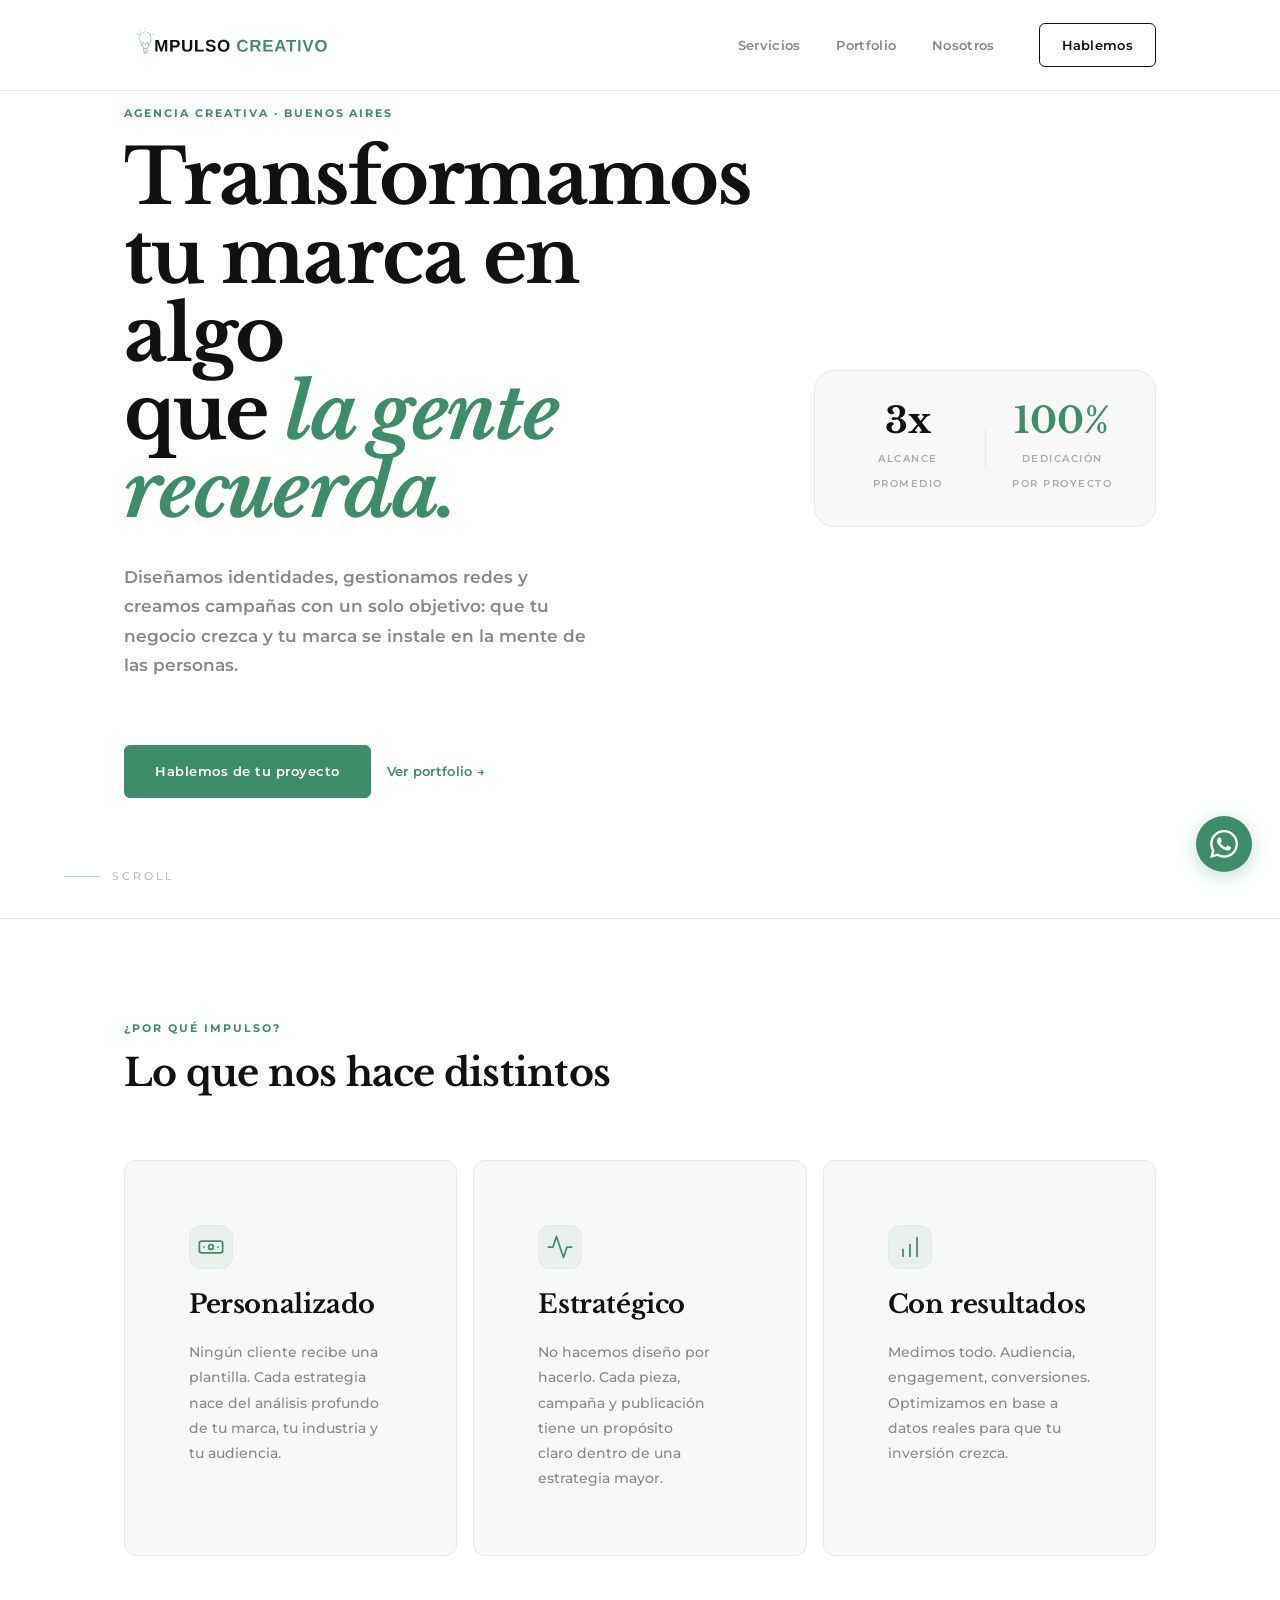
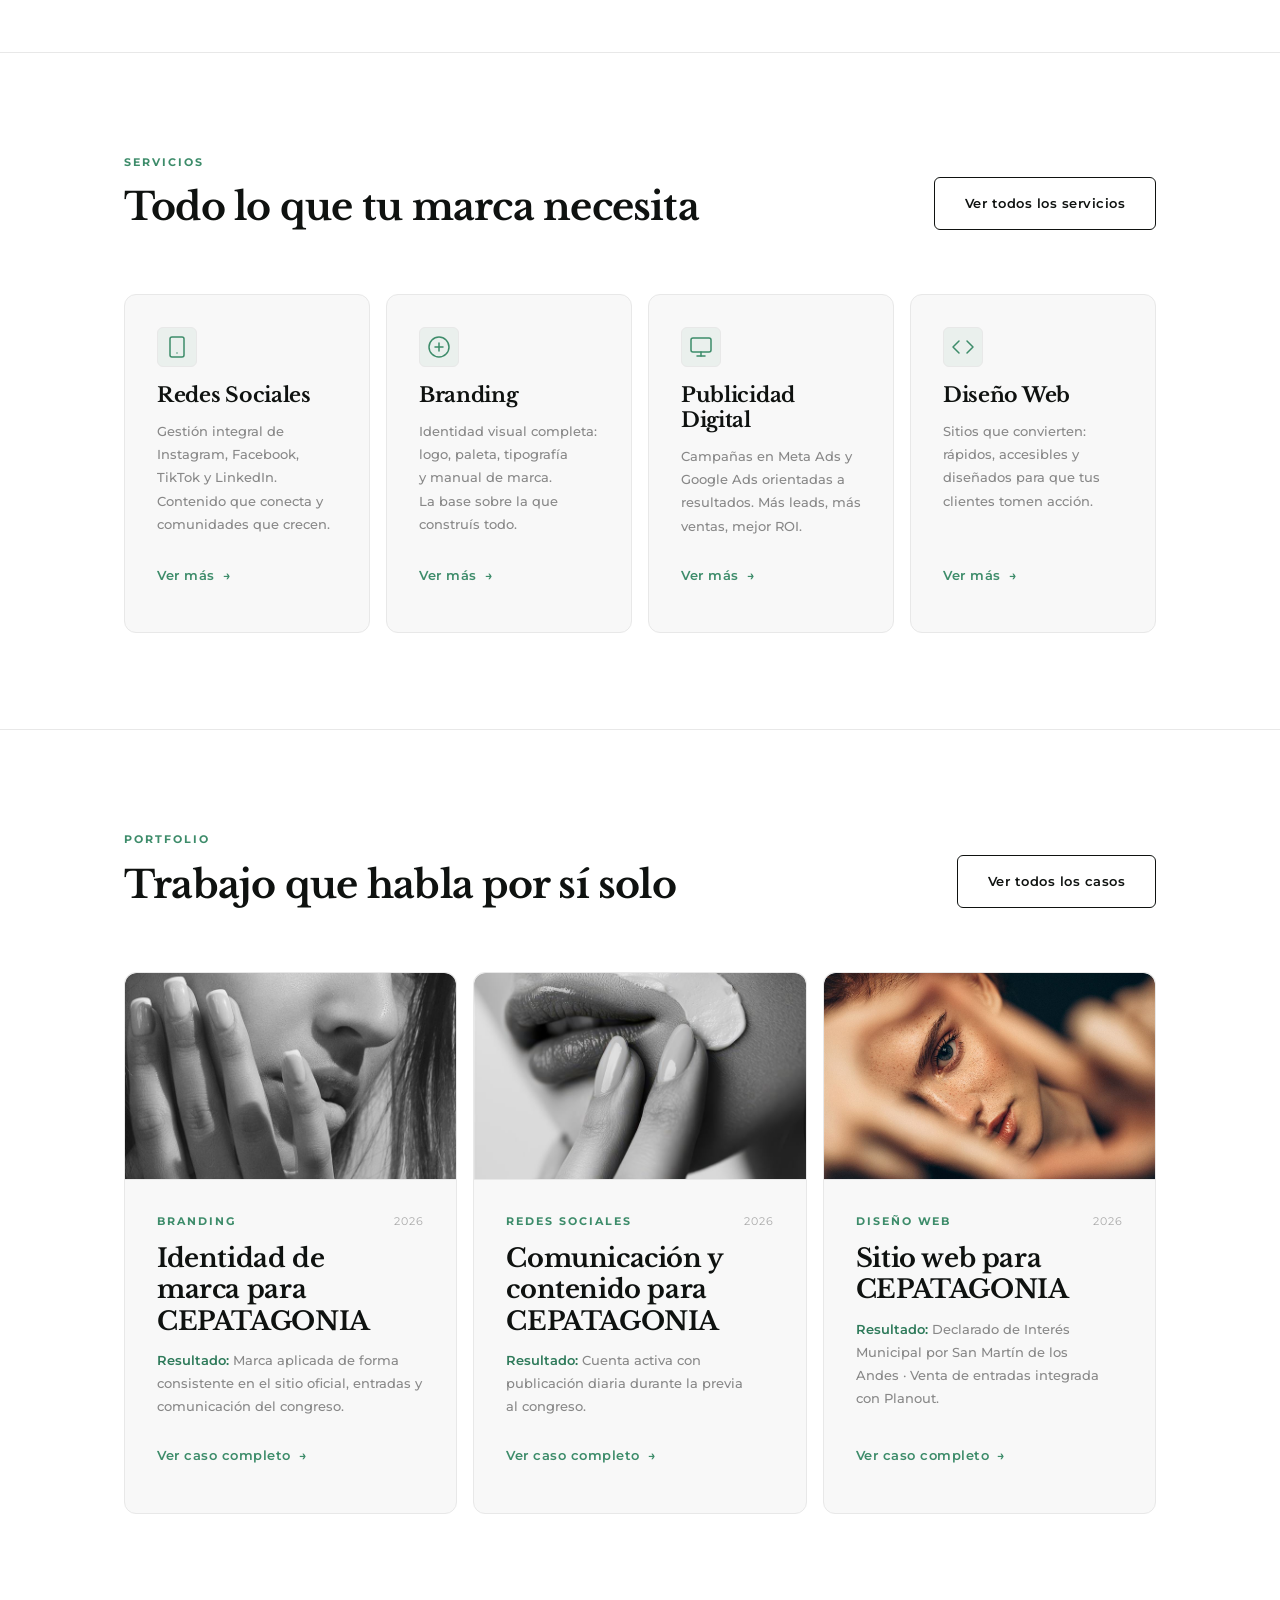
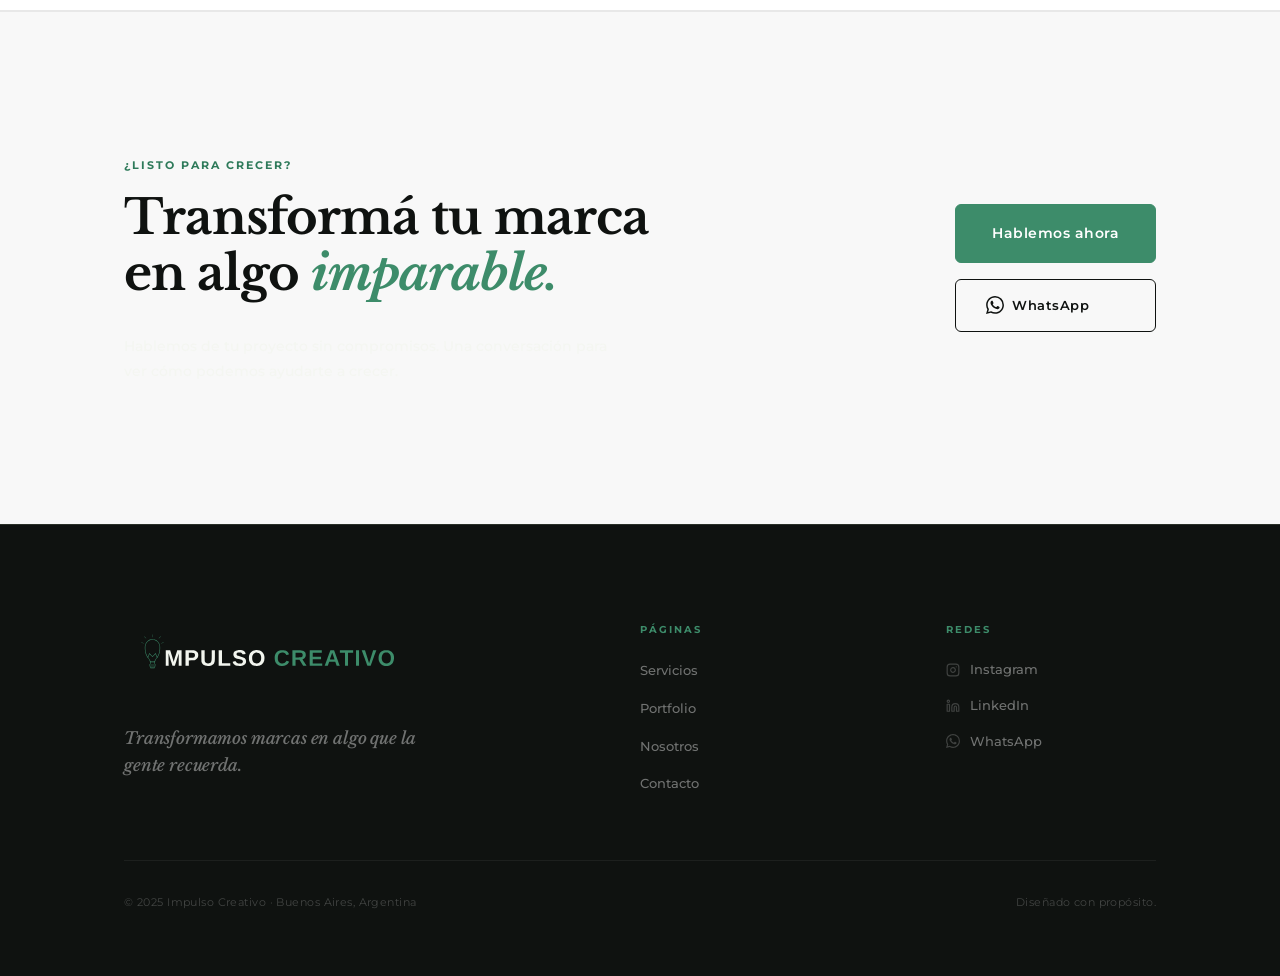
==== index.html @ e633b08f "feat: instala Google Tag Manager (GTM-TH7FBZMW) en las 5 páginas del sitio Agrega el snippet de head" ====
﻿<!DOCTYPE html>
<html lang="es-AR">
<head>
  <meta charset="UTF-8">
  <meta name="viewport" content="width=device-width, initial-scale=1.0">

  <!-- Google Tag Manager -->
  <script>(function(w,d,s,l,i){w[l]=w[l]||[];w[l].push({'gtm.start':
  new Date().getTime(),event:'gtm.js'});var f=d.getElementsByTagName(s)[0],
  j=d.createElement(s),dl=l!='dataLayer'?'&l='+l:'';j.async=true;j.src=
  'https://www.googletagmanager.com/gtm.js?id='+i+dl;f.parentNode.insertBefore(j,f);
  })(window,document,'script','dataLayer','GTM-TH7FBZMW');</script>
  <!-- End Google Tag Manager -->

  <!-- SEO primario -->
  <title>Impulso Creativo — Agencia de Branding y Marketing Digital</title>
  <meta name="description" content="Agencia creativa especializada en branding, redes sociales, publicidad digital y diseño web. Transformamos marcas en algo que la gente recuerda. Buenos Aires.">
  <meta name="keywords" content="agencia creativa, branding, marketing digital, redes sociales, diseño web, publicidad digital, Buenos Aires">
  <meta name="robots" content="index, follow">
  <link rel="canonical" href="https://impulsocreativo.com.ar/">

  <!-- Open Graph -->
  <meta property="og:type" content="website">
  <meta property="og:url" content="https://impulsocreativo.com.ar/">
  <meta property="og:title" content="Impulso Creativo — Agencia de Branding y Marketing Digital">
  <meta property="og:description" content="Transformamos marcas en algo que la gente recuerda. Branding, redes sociales, ads y diseño web en Buenos Aires.">
  <meta property="og:image" content="https://impulsocreativo.com.ar/assets/img/og-home.jpg">
  <meta property="og:locale" content="es_AR">
  <meta property="og:site_name" content="Impulso Creativo">

  <!-- Twitter Card -->
  <meta name="twitter:card" content="summary_large_image">
  <meta name="twitter:title" content="Impulso Creativo — Agencia de Branding y Marketing Digital">
  <meta name="twitter:description" content="Transformamos marcas en algo que la gente recuerda.">
  <meta name="twitter:image" content="https://impulsocreativo.com.ar/assets/img/og-home.jpg">

  <!-- Schema.org -->
  <script type="application/ld+json">
  {
    "@context": "https://schema.org",
    "@type": "ProfessionalService",
    "name": "Impulso Creativo",
    "description": "Agencia creativa especializada en branding, marketing digital, redes sociales y diseño web.",
    "url": "https://impulsocreativo.com.ar/",
    "logo": "https://impulsocreativo.com.ar/assets/img/logo-transparente.svg",
    "priceRange": "$$",
    "areaServed": { "@type": "Country", "name": "Argentina" },
    "address": { "@type": "PostalAddress", "addressLocality": "Buenos Aires", "addressCountry": "AR" },
    "sameAs": [
      "https://instagram.com/impulsocreativo.ba",
      "https://linkedin.com/company/impulsocreativo-ba"
    ]
  }
  </script>

  <!-- Fuentes -->
  <link rel="preconnect" href="https://fonts.googleapis.com">
  <link rel="preconnect" href="https://fonts.gstatic.com" crossorigin>
  <link href="https://fonts.googleapis.com/css2?family=Libre+Baskerville:ital,wght@0,400;0,700;1,400;1,700&family=Montserrat:wght@300;400;500;600;700&display=swap" rel="stylesheet">

  <!-- CSS -->
  <link rel="stylesheet" href="assets/css/tokens.css">
  <link rel="stylesheet" href="assets/css/base.css">
  <link rel="stylesheet" href="assets/css/home.css">

  <link rel="icon" href="favicon.ico">
  <link rel="apple-touch-icon" href="apple-touch-icon.png">
</head>
<body>
<!-- Google Tag Manager (noscript) -->
<noscript><iframe src="https://www.googletagmanager.com/ns.html?id=GTM-TH7FBZMW"
height="0" width="0" style="display:none;visibility:hidden"></iframe></noscript>
<!-- End Google Tag Manager (noscript) -->

<a class="skip-link" href="#main">Ir al contenido</a>

<!-- ══════════════════════════════════
     HEADER
══════════════════════════════════ -->
<header class="site-header" id="site-header">
  <div class="wrapper nav-inner">
    <a href="index.html" class="nav-logo" aria-label="Impulso Creativo — Inicio">
      <img src="assets/img/logo-transparente.svg" alt="Impulso Creativo" class="nav-logo-img">
    </a>
    <nav aria-label="Navegación principal">
      <ul class="nav-links" id="nav-links" role="list">
        <li><a href="servicios.html">Servicios</a></li>
        <li><a href="portfolio.html">Portfolio</a></li>
        <li><a href="nosotros.html">Nosotros</a></li>
        <li><a href="contacto.html" class="btn btn-primary nav-cta">Hablemos</a></li>
      </ul>
    </nav>
    <button class="nav-toggle" id="nav-toggle" aria-expanded="false" aria-controls="nav-links" aria-label="Abrir menú">
      <span></span><span></span><span></span>
    </button>
  </div>
</header>

<!-- ══════════════════════════════════
     MAIN
══════════════════════════════════ -->
<main id="main">

  <!-- ── HERO ── -->
  <section class="hero" aria-labelledby="hero-heading">
    <div class="wrapper hero-inner">
      <div class="hero-content">
        <p class="label hero-label reveal">Agencia Creativa · Buenos Aires</p>
        <h1 id="hero-heading" class="h-display hero-heading reveal" style="--delay:.1s">
          Transformamos<br>tu marca en algo<br>que <em>la gente<br>recuerda.</em>
        </h1>
        <p class="body-text hero-desc reveal" style="--delay:.2s">
          Diseñamos identidades, gestionamos redes y creamos campañas con un solo objetivo: que tu negocio crezca y tu marca se instale en la mente de las personas.
        </p>
        <div class="hero-actions reveal" style="--delay:.3s">
          <a href="contacto.html" class="btn btn-primary">Hablemos de tu proyecto</a>
          <a href="portfolio.html" class="hero-link-secondary">Ver portfolio →</a>
        </div>
      </div>
      <div class="hero-visual reveal" style="--delay:.2s" aria-hidden="true">
        <div class="hero-stats">
          <div class="stat-item">
            <span class="stat-num">3x</span>
            <span class="stat-label">Alcance<br>promedio</span>
          </div>
          <div class="stat-divider"></div>
          <div class="stat-item">
            <span class="stat-num stat-num--accent">100%</span>
            <span class="stat-label">Dedicación<br>por proyecto</span>
          </div>
        </div>
      </div>
    </div>
    <div class="hero-scroll-hint reveal" aria-hidden="true" style="--delay:.5s">
      <span class="hero-scroll-line"></span>
      <span class="hero-scroll-text">Scroll</span>
    </div>
  </section>

  <!-- ── DIFERENCIALES ── -->
  <section class="section-pillars" aria-labelledby="pillars-heading">
    <div class="wrapper">
      <div class="pillars-header reveal">
        <p class="label">¿Por qué Impulso?</p>
        <h2 id="pillars-heading" class="h-section" style="margin-top:12px">Lo que nos hace distintos</h2>
      </div>
      <ul class="pillars-grid" role="list">
        <li class="pillar-card card reveal" style="--delay:.1s">
          <div class="pillar-icon" aria-hidden="true">
            <svg width="28" height="28" viewBox="0 0 24 24" fill="none" stroke="currentColor" stroke-width="1.5" stroke-linecap="round" stroke-linejoin="round">
              <path d="M20 7H4a2 2 0 0 0-2 2v6a2 2 0 0 0 2 2h16a2 2 0 0 0 2-2V9a2 2 0 0 0-2-2Z"/><circle cx="12" cy="12" r="2"/><path d="M6 12h.01M18 12h.01"/>
            </svg>
          </div>
          <h3 class="h-card pillar-title">Personalizado</h3>
          <p class="body-text">Ningún cliente recibe una plantilla. Cada estrategia nace del análisis profundo de tu marca, tu industria y tu audiencia.</p>
        </li>
        <li class="pillar-card card reveal" style="--delay:.2s">
          <div class="pillar-icon" aria-hidden="true">
            <svg width="28" height="28" viewBox="0 0 24 24" fill="none" stroke="currentColor" stroke-width="1.5" stroke-linecap="round" stroke-linejoin="round">
              <polyline points="22 12 18 12 15 21 9 3 6 12 2 12"/>
            </svg>
          </div>
          <h3 class="h-card pillar-title">Estratégico</h3>
          <p class="body-text">No hacemos diseño por hacerlo. Cada pieza, campaña y publicación tiene un propósito claro dentro de una estrategia mayor.</p>
        </li>
        <li class="pillar-card card reveal" style="--delay:.3s">
          <div class="pillar-icon" aria-hidden="true">
            <svg width="28" height="28" viewBox="0 0 24 24" fill="none" stroke="currentColor" stroke-width="1.5" stroke-linecap="round" stroke-linejoin="round">
              <path d="M12 20V10"/><path d="M18 20V4"/><path d="M6 20v-6"/>
            </svg>
          </div>
          <h3 class="h-card pillar-title">Con resultados</h3>
          <p class="body-text">Medimos todo. Audiencia, engagement, conversiones. Optimizamos en base a datos reales para que tu inversión crezca.</p>
        </li>
      </ul>
    </div>
  </section>

  <!-- ── SERVICIOS ── -->
  <section class="section-services" aria-labelledby="services-heading">
    <div class="wrapper">
      <div class="section-header reveal">
        <div>
          <p class="label">Servicios</p>
          <h2 id="services-heading" class="h-section" style="margin-top:12px">Todo lo que tu marca necesita</h2>
        </div>
        <a href="servicios.html" class="btn btn-outline">Ver todos los servicios</a>
      </div>

      <ul class="services-grid" role="list">
        <li class="service-card card reveal" style="--delay:.05s">
          <div class="service-icon" aria-hidden="true">
            <svg width="24" height="24" viewBox="0 0 24 24" fill="none" stroke="currentColor" stroke-width="1.5" stroke-linecap="round" stroke-linejoin="round">
              <rect x="5" y="2" width="14" height="20" rx="2"/><line x1="12" y1="18" x2="12.01" y2="18"/>
            </svg>
          </div>
          <h3 class="h-card service-title">Redes Sociales</h3>
          <p class="body-text">Gestión integral de Instagram, Facebook, TikTok y LinkedIn. Contenido que conecta y comunidades que crecen.</p>
          <a href="servicios.html#redes" class="btn btn-ghost">Ver más</a>
        </li>
        <li class="service-card card reveal" style="--delay:.1s">
          <div class="service-icon" aria-hidden="true">
            <svg width="24" height="24" viewBox="0 0 24 24" fill="none" stroke="currentColor" stroke-width="1.5" stroke-linecap="round" stroke-linejoin="round">
              <circle cx="12" cy="12" r="10"/><path d="M12 8v8"/><path d="M8 12h8"/>
            </svg>
          </div>
          <h3 class="h-card service-title">Branding</h3>
          <p class="body-text">Identidad visual completa: logo, paleta, tipografía y manual de marca. La base sobre la que construís todo.</p>
          <a href="servicios.html#branding" class="btn btn-ghost">Ver más</a>
        </li>
        <li class="service-card card reveal" style="--delay:.15s">
          <div class="service-icon" aria-hidden="true">
            <svg width="24" height="24" viewBox="0 0 24 24" fill="none" stroke="currentColor" stroke-width="1.5" stroke-linecap="round" stroke-linejoin="round">
              <rect x="2" y="3" width="20" height="14" rx="2"/><path d="M8 21h8"/><path d="M12 17v4"/>
            </svg>
          </div>
          <h3 class="h-card service-title">Publicidad Digital</h3>
          <p class="body-text">Campañas en Meta Ads y Google Ads orientadas a resultados. Más leads, más ventas, mejor ROI.</p>
          <a href="servicios.html#ads" class="btn btn-ghost">Ver más</a>
        </li>
        <li class="service-card card reveal" style="--delay:.2s">
          <div class="service-icon" aria-hidden="true">
            <svg width="24" height="24" viewBox="0 0 24 24" fill="none" stroke="currentColor" stroke-width="1.5" stroke-linecap="round" stroke-linejoin="round">
              <polyline points="16 18 22 12 16 6"/><polyline points="8 6 2 12 8 18"/>
            </svg>
          </div>
          <h3 class="h-card service-title">Diseño Web</h3>
          <p class="body-text">Sitios que convierten: rápidos, accesibles y diseñados para que tus clientes tomen acción.</p>
          <a href="servicios.html#web" class="btn btn-ghost">Ver más</a>
        </li>
      </ul>
    </div>
  </section>

  <!-- ── CASOS ── -->
  <section class="section-cases" aria-labelledby="cases-heading">
    <div class="wrapper">
      <div class="section-header reveal">
        <div>
          <p class="label">Portfolio</p>
          <h2 id="cases-heading" class="h-section" style="margin-top:12px">Trabajo que habla por sí solo</h2>
        </div>
        <a href="portfolio.html" class="btn btn-outline">Ver todos los casos</a>
      </div>

      <div class="cases-grid">
        <article class="case-card card reveal" style="--delay:.1s">
          <div class="case-img">
            <img src="assets/img/portfolio/cepatagonia-content-2.jpg" alt="Identidad visual aplicada en contenido de CEPATAGONIA">
          </div>
          <div class="case-info">
            <div class="case-meta">
              <span class="label">Branding</span>
              <span class="case-year">2026</span>
            </div>
            <h3 class="h-card case-title">Identidad de marca para CEPATAGONIA</h3>
            <p class="body-text case-result">
              <strong style="color: var(--esmeralda-hover)">Resultado:</strong> Marca aplicada de forma consistente en el sitio oficial, entradas y comunicación del congreso.
            </p>
            <a href="https://cepatagonia.com" class="btn btn-ghost" target="_blank" rel="noopener noreferrer" aria-label="Ver sitio de CEPATAGONIA">Ver caso completo</a>
          </div>
        </article>

        <article class="case-card card reveal" style="--delay:.2s">
          <div class="case-img">
            <img src="assets/img/portfolio/cepatagonia-content-1.jpg" alt="Contenido de skincare para redes de CEPATAGONIA">
          </div>
          <div class="case-info">
            <div class="case-meta">
              <span class="label">Redes Sociales</span>
              <span class="case-year">2026</span>
            </div>
            <h3 class="h-card case-title">Comunicación y contenido para CEPATAGONIA</h3>
            <p class="body-text case-result">
              <strong style="color: var(--esmeralda-hover)">Resultado:</strong> Cuenta activa con publicación diaria durante la previa al congreso.
            </p>
            <a href="https://instagram.com/cepatagoniaoficial" class="btn btn-ghost" target="_blank" rel="noopener noreferrer" aria-label="Ver Instagram de CEPATAGONIA">Ver caso completo</a>
          </div>
        </article>

        <article class="case-card card reveal" style="--delay:.3s">
          <div class="case-img">
            <img src="assets/img/portfolio/cepatagonia-hero.jpg" alt="Sitio web de CEPATAGONIA">
          </div>
          <div class="case-info">
            <div class="case-meta">
              <span class="label">Diseño Web</span>
              <span class="case-year">2026</span>
            </div>
            <h3 class="h-card case-title">Sitio web para CEPATAGONIA</h3>
            <p class="body-text case-result">
              <strong style="color: var(--esmeralda-hover)">Resultado:</strong> Declarado de Interés Municipal por San Martín de los Andes · Venta de entradas integrada con Planout.
            </p>
            <a href="https://cepatagonia.com" class="btn btn-ghost" target="_blank" rel="noopener noreferrer" aria-label="Ver sitio de CEPATAGONIA">Ver caso completo</a>
          </div>
        </article>
      </div>
    </div>
  </section>

  <!-- ── CTA ESMERALDA ── -->
  <section class="section-cta-green" aria-labelledby="cta-heading">
    <div class="wrapper cta-green-inner reveal">
      <div class="cta-green-text">
        <p class="label" style="color: var(--esmeralda-hover)">¿Listo para crecer?</p>
        <h2 id="cta-heading" class="h-section cta-green-heading">
          Transformá tu marca<br>en algo <em>imparable.</em>
        </h2>
        <p class="body-text cta-green-desc" style="color: rgba(242,245,238,0.7)">
          Hablemos de tu proyecto sin compromisos. Una conversación para ver cómo podemos ayudarte a crecer.
        </p>
      </div>
      <div class="cta-green-actions">
        <a href="contacto.html" class="btn btn-primary btn-lg">Hablemos ahora</a>
        <a
          href="https://wa.me/5491169695746?text=%C2%A1Hola!%20Vi%20el%20sitio%20de%20Impulso%20Creativo%20y%20me%20gustar%C3%ADa%20saber%20m%C3%A1s%20sobre%20sus%20servicios."
          class="btn btn-outline cta-wa"
          target="_blank"
          rel="noopener noreferrer"
          aria-label="Contactar por WhatsApp"
        >
          <svg width="18" height="18" viewBox="0 0 24 24" fill="currentColor" aria-hidden="true"><path d="M17.472 14.382c-.297-.149-1.758-.867-2.03-.967-.273-.099-.471-.148-.67.15-.197.297-.767.966-.94 1.164-.173.199-.347.223-.644.075-.297-.15-1.255-.463-2.39-1.475-.883-.788-1.48-1.761-1.653-2.059-.173-.297-.018-.458.13-.606.134-.133.298-.347.446-.52.149-.174.198-.298.298-.497.099-.198.05-.371-.025-.52-.075-.149-.669-1.612-.916-2.207-.242-.579-.487-.5-.669-.51-.173-.008-.371-.01-.57-.01-.198 0-.52.074-.792.372-.272.297-1.04 1.016-1.04 2.479 0 1.462 1.065 2.875 1.213 3.074.149.198 2.096 3.2 5.077 4.487.709.306 1.262.489 1.694.625.712.227 1.36.195 1.871.118.571-.085 1.758-.719 2.006-1.413.248-.694.248-1.289.173-1.413-.074-.124-.272-.198-.57-.347m-5.421 7.403h-.004a9.87 9.87 0 0 1-5.031-1.378l-.361-.214-3.741.982.998-3.648-.235-.374a9.86 9.86 0 0 1-1.51-5.26c.001-5.45 4.436-9.884 9.888-9.884 2.64 0 5.122 1.03 6.988 2.898a9.825 9.825 0 0 1 2.893 6.994c-.003 5.45-4.437 9.884-9.885 9.884m8.413-18.297A11.815 11.815 0 0 0 12.05 0C5.495 0 .16 5.335.157 11.892c0 2.096.547 4.142 1.588 5.945L.057 24l6.305-1.654a11.882 11.882 0 0 0 5.683 1.448h.005c6.554 0 11.89-5.335 11.893-11.893a11.821 11.821 0 0 0-3.48-8.413Z"/></svg>
          WhatsApp
        </a>
      </div>
    </div>
  </section>

</main>

<!-- ══════════════════════════════════
     FOOTER
══════════════════════════════════ -->
<footer class="site-footer">
  <div class="wrapper">
    <div class="footer-top">
      <div class="footer-brand">
        <a href="index.html" aria-label="Impulso Creativo">
          <img src="assets/img/logo-blanco.svg" alt="Impulso Creativo" class="nav-logo-img">
        </a>
        <p class="footer-tagline">Transformamos marcas en algo que la gente recuerda.</p>
      </div>
      <div>
        <p class="footer-col-title">Páginas</p>
        <ul class="footer-links-list" role="list">
          <li><a href="servicios.html">Servicios</a></li>
          <li><a href="portfolio.html">Portfolio</a></li>
          <li><a href="nosotros.html">Nosotros</a></li>
          <li><a href="contacto.html">Contacto</a></li>
        </ul>
      </div>
      <div>
        <p class="footer-col-title">Redes</p>
        <div class="footer-social" role="list">
          <a href="https://instagram.com/impulsocreativo.ba" target="_blank" rel="noopener noreferrer" aria-label="Instagram">
            <svg width="16" height="16" viewBox="0 0 24 24" fill="none" stroke="currentColor" stroke-width="2" stroke-linecap="round" stroke-linejoin="round" aria-hidden="true"><rect x="2" y="2" width="20" height="20" rx="5"/><path d="M16 11.37A4 4 0 1 1 12.63 8 4 4 0 0 1 16 11.37z"/><line x1="17.5" y1="6.5" x2="17.51" y2="6.5"/></svg>
            Instagram
          </a>
          <a href="https://linkedin.com/company/impulsocreativo-ba" target="_blank" rel="noopener noreferrer" aria-label="LinkedIn">
            <svg width="16" height="16" viewBox="0 0 24 24" fill="none" stroke="currentColor" stroke-width="2" stroke-linecap="round" stroke-linejoin="round" aria-hidden="true"><path d="M16 8a6 6 0 0 1 6 6v7h-4v-7a2 2 0 0 0-2-2 2 2 0 0 0-2 2v7h-4v-7a6 6 0 0 1 6-6z"/><rect x="2" y="9" width="4" height="12"/><circle cx="4" cy="4" r="2"/></svg>
            LinkedIn
          </a>
          <a href="https://wa.me/5491169695746?text=%C2%A1Hola!%20Vi%20el%20sitio%20de%20Impulso%20Creativo%20y%20me%20gustar%C3%ADa%20saber%20m%C3%A1s%20sobre%20sus%20servicios." target="_blank" rel="noopener noreferrer" aria-label="WhatsApp">
            <svg width="16" height="16" viewBox="0 0 24 24" fill="currentColor" aria-hidden="true"><path d="M17.472 14.382c-.297-.149-1.758-.867-2.03-.967-.273-.099-.471-.148-.67.15-.197.297-.767.966-.94 1.164-.173.199-.347.223-.644.075-.297-.15-1.255-.463-2.39-1.475-.883-.788-1.48-1.761-1.653-2.059-.173-.297-.018-.458.13-.606.134-.133.298-.347.446-.52.149-.174.198-.298.298-.497.099-.198.05-.371-.025-.52-.075-.149-.669-1.612-.916-2.207-.242-.579-.487-.5-.669-.51-.173-.008-.371-.01-.57-.01-.198 0-.52.074-.792.372-.272.297-1.04 1.016-1.04 2.479 0 1.462 1.065 2.875 1.213 3.074.149.198 2.096 3.2 5.077 4.487.709.306 1.262.489 1.694.625.712.227 1.36.195 1.871.118.571-.085 1.758-.719 2.006-1.413.248-.694.248-1.289.173-1.413-.074-.124-.272-.198-.57-.347m-5.421 7.403h-.004a9.87 9.87 0 0 1-5.031-1.378l-.361-.214-3.741.982.998-3.648-.235-.374a9.86 9.86 0 0 1-1.51-5.26c.001-5.45 4.436-9.884 9.888-9.884 2.64 0 5.122 1.03 6.988 2.898a9.825 9.825 0 0 1 2.893 6.994c-.003 5.45-4.437 9.884-9.885 9.884m8.413-18.297A11.815 11.815 0 0 0 12.05 0C5.495 0 .16 5.335.157 11.892c0 2.096.547 4.142 1.588 5.945L.057 24l6.305-1.654a11.882 11.882 0 0 0 5.683 1.448h.005c6.554 0 11.89-5.335 11.893-11.893a11.821 11.821 0 0 0-3.48-8.413Z"/></svg>
            WhatsApp
          </a>
        </div>
      </div>
    </div>
    <div class="footer-bottom">
      <p class="footer-copy">© 2025 Impulso Creativo · Buenos Aires, Argentina</p>
      <p class="footer-copy">Diseñado con propósito.</p>
    </div>
  </div>
</footer>

<!-- WhatsApp flotante -->
<a
  href="https://wa.me/5491169695746?text=%C2%A1Hola!%20Vi%20el%20sitio%20de%20Impulso%20Creativo%20y%20me%20gustar%C3%ADa%20saber%20m%C3%A1s%20sobre%20sus%20servicios."
  class="whatsapp-float"
  target="_blank"
  rel="noopener noreferrer"
  aria-label="Contactar por WhatsApp"
>
  <svg viewBox="0 0 24 24" fill="white" aria-hidden="true"><path d="M17.472 14.382c-.297-.149-1.758-.867-2.03-.967-.273-.099-.471-.148-.67.15-.197.297-.767.966-.94 1.164-.173.199-.347.223-.644.075-.297-.15-1.255-.463-2.39-1.475-.883-.788-1.48-1.761-1.653-2.059-.173-.297-.018-.458.13-.606.134-.133.298-.347.446-.52.149-.174.198-.298.298-.497.099-.198.05-.371-.025-.52-.075-.149-.669-1.612-.916-2.207-.242-.579-.487-.5-.669-.51-.173-.008-.371-.01-.57-.01-.198 0-.52.074-.792.372-.272.297-1.04 1.016-1.04 2.479 0 1.462 1.065 2.875 1.213 3.074.149.198 2.096 3.2 5.077 4.487.709.306 1.262.489 1.694.625.712.227 1.36.195 1.871.118.571-.085 1.758-.719 2.006-1.413.248-.694.248-1.289.173-1.413-.074-.124-.272-.198-.57-.347m-5.421 7.403h-.004a9.87 9.87 0 0 1-5.031-1.378l-.361-.214-3.741.982.998-3.648-.235-.374a9.86 9.86 0 0 1-1.51-5.26c.001-5.45 4.436-9.884 9.888-9.884 2.64 0 5.122 1.03 6.988 2.898a9.825 9.825 0 0 1 2.893 6.994c-.003 5.45-4.437 9.884-9.885 9.884m8.413-18.297A11.815 11.815 0 0 0 12.05 0C5.495 0 .16 5.335.157 11.892c0 2.096.547 4.142 1.588 5.945L.057 24l6.305-1.654a11.882 11.882 0 0 0 5.683 1.448h.005c6.554 0 11.89-5.335 11.893-11.893a11.821 11.821 0 0 0-3.48-8.413Z"/></svg>
</a>

<script src="assets/js/main.js"></script>
</body>
</html>
---- assets/css/tokens.css ----
/* ─────────────────────────────────────────
   IMPULSO CREATIVO — Design Tokens
   Paleta: Minimal Internacional
   ───────────────────────────────────────── */

:root {
  /* ── Colores principales ── */
  --musgo:          #FFFFFF;   /* Fondo base */
  --musgo-card:     #F8F8F8;   /* Cards y superficies */
  --musgo-hover:    #F0F0F0;   /* Hover de superficies */
  --musgo-deep:     #0F1210;   /* Footer */

  --esmeralda:      #3D8C6A;   /* Acento principal */
  --esmeralda-dark: #2A6E52;   /* Hover de acento */
  --esmeralda-rich: #F0F7F3;   /* Fondos tinted suaves */
  --esmeralda-hover:#2E7A5A;   /* Hover sobre fondo claro */
  --esmeralda-muted:rgba(61,140,106,0.08);

  --rocio:          #0F1210;   /* Texto principal */
  --rocio-dim:      #888888;   /* Texto secundario */
  --salvia:         #AAAAAA;   /* Texto muted, labels */

  --borde:          #E8E8E8;
  --borde-sutil:    #E8E8E8;
  --borde-hover:    #3D8C6A;

  /* ── Tipografía ── */
  --font-serif: 'Libre Baskerville', Georgia, serif;
  --font-sans:  'Montserrat', system-ui, sans-serif;

  /* Tamaños fluid */
  --text-xs:    11px;
  --text-sm:    13px;
  --text-base:  clamp(14px, 1.1vw, 16px);
  --text-md:    clamp(16px, 1.3vw, 18px);
  --text-lg:    clamp(18px, 1.6vw, 21px);
  --text-xl:    clamp(20px, 2vw, 26px);
  --text-2xl:   clamp(26px, 3vw, 38px);
  --text-3xl:   clamp(36px, 4.2vw, 52px);
  --text-hero:  clamp(42px, 6vw, 76px);

  /* ── Espaciado ── */
  --space-xs:   8px;
  --space-sm:   16px;
  --space-md:   32px;
  --space-lg:   64px;
  --space-xl:   96px;
  --space-2xl:  140px;

  /* ── Layout ── */
  --max-width: 1160px;
  --gutter:    clamp(20px, 5vw, 72px);

  /* ── Motion ── */
  --ease:      cubic-bezier(0.4, 0, 0.2, 1);
  --ease-out:  cubic-bezier(0, 0, 0.2, 1);
  --dur-fast:  0.2s;
  --dur:       0.35s;
  --dur-slow:  0.6s;

  /* ── Radios ── */
  --radius-sm: 6px;
  --radius-md: 12px;
  --radius-lg: 20px;
  --radius-xl: 32px;
}
---- assets/css/base.css ----
/* ─────────────────────────────────────────
   IMPULSO CREATIVO — Base & Global
   ───────────────────────────────────────── */

/* ── Reset ── */
*, *::before, *::after { box-sizing: border-box; margin: 0; padding: 0; }

html {
  scroll-behavior: smooth;
  -webkit-text-size-adjust: 100%;
}

body {
  background-color: #FFFFFF;
  color: var(--rocio);
  font-family: var(--font-sans);
  font-weight: 400;
  font-size: var(--text-base);
  line-height: 1.75;
  -webkit-font-smoothing: antialiased;
  -moz-osx-font-smoothing: grayscale;
  overflow-x: hidden;
}

img, svg, video { display: block; max-width: 100%; }
a { color: inherit; text-decoration: none; }
ul, ol { list-style: none; }
button { cursor: pointer; font-family: inherit; border: none; background: none; }
strong { font-weight: 600; }

/* ── Skip link ── */
.skip-link {
  position: absolute; top: -100%; left: var(--space-sm);
  background: var(--esmeralda); color: #FFFFFF;
  padding: var(--space-xs) var(--space-sm);
  border-radius: 0 0 var(--radius-sm) var(--radius-sm);
  font-size: var(--text-xs); font-weight: 600; letter-spacing: 1px;
  text-transform: uppercase; z-index: 9999;
  transition: top var(--dur) var(--ease);
}
.skip-link:focus { top: 0; }

/* ── Layout ── */
.wrapper {
  width: 100%; max-width: var(--max-width);
  margin-inline: auto; padding-inline: var(--gutter);
}

/* ── Labels / tags ── */
.label {
  display: inline-block;
  font-family: var(--font-sans);
  font-size: var(--text-xs);
  font-weight: 700;
  letter-spacing: 0.18em;
  text-transform: uppercase;
  color: var(--esmeralda);
}

/* ── Headings ── */
.h-display {
  font-family: var(--font-serif);
  font-size: var(--text-hero);
  font-weight: 700;
  line-height: 1.06;
  letter-spacing: -0.025em;
  color: var(--rocio);
  text-wrap: balance;
  font-optical-sizing: auto;
}
.h-display em { font-style: italic; font-weight: 700; color: var(--esmeralda); }

.h-section {
  font-family: var(--font-serif);
  font-size: var(--text-2xl);
  font-weight: 700;
  line-height: 1.18;
  letter-spacing: -0.02em;
  color: var(--rocio);
  text-wrap: balance;
  font-optical-sizing: auto;
}
.h-section em { font-style: italic; color: var(--esmeralda); }

.h-card {
  font-family: var(--font-serif);
  font-size: var(--text-xl);
  font-weight: 700;
  line-height: 1.22;
  letter-spacing: -0.015em;
  color: var(--rocio);
  text-wrap: balance;
}

/* ── Body text ── */
.body-text {
  font-size: var(--text-base);
  font-weight: 500;
  color: var(--rocio-dim);
  line-height: 1.78;
  max-width: 62ch;
  text-wrap: pretty;
}

/* ── Divider ── */
.divider { width: 100%; height: 1px; background: var(--borde); }

/* ═══════════════════════════════════════
   BOTONES
═══════════════════════════════════════ */
.btn {
  display: inline-flex; align-items: center; gap: 8px;
  font-family: var(--font-sans);
  font-size: var(--text-sm);
  font-weight: 600;
  letter-spacing: 0.5px;
  padding: 14px 30px;
  border-radius: var(--radius-sm);
  transition: all var(--dur) var(--ease);
  white-space: nowrap;
  cursor: pointer;
}

.btn-primary {
  background: var(--esmeralda);
  color: #FFFFFF;
  border: 1.5px solid var(--esmeralda);
}
.btn-primary:hover {
  background: var(--esmeralda-hover);
  border-color: var(--esmeralda-hover);
}

.btn-outline {
  background: transparent;
  color: var(--rocio);
  border: 1.5px solid var(--rocio);
}
.btn-outline:hover {
  background: var(--rocio);
  color: #FFFFFF;
}

.btn-ghost {
  background: transparent;
  color: var(--esmeralda);
  border: none;
  padding-inline: 0;
  font-size: var(--text-sm);
  letter-spacing: 0.5px;
}
.btn-ghost:hover { color: var(--esmeralda-hover); gap: 12px; }
.btn-ghost::after { content: "→"; transition: transform var(--dur) var(--ease); }

/* ═══════════════════════════════════════
   HEADER / NAV
═══════════════════════════════════════ */
.site-header {
  position: fixed; top: 0; left: 0; right: 0; z-index: 200;
  background: #FFFFFF;
  border-bottom: 1px solid var(--borde);
  transition: padding var(--dur) var(--ease);
  padding: 18px 0;
}
.site-header.scrolled {
  padding: 12px 0;
}

.nav-inner {
  display: flex; align-items: center;
  justify-content: space-between;
  gap: var(--space-md);
}

.nav-logo { display: flex; align-items: center; flex-shrink: 0; }
.nav-logo-img { height: 54px; width: auto; display: block; }

.nav-links {
  display: flex; align-items: center; gap: 36px;
}
.nav-links a {
  font-size: var(--text-sm);
  font-weight: 600;
  color: var(--rocio-dim);
  letter-spacing: 0.3px;
  transition: color var(--dur-fast) var(--ease);
}
.nav-links a:hover,
.nav-links a[aria-current="page"] {
  color: var(--rocio);
}

.nav-cta {
  margin-left: 8px;
  padding: 10px 22px;
  background: transparent !important;
  border: 1.5px solid var(--rocio);
  border-radius: var(--radius-sm);
  color: var(--rocio) !important;
  font-weight: 600;
  font-size: var(--text-sm);
  letter-spacing: 0.3px;
  transition: background var(--dur-fast) var(--ease),
              color var(--dur-fast) var(--ease) !important;
}
.nav-cta:hover {
  background: var(--rocio) !important;
  color: #FFFFFF !important;
}
/* anular el underline animado en el CTA */
.nav-cta::after { display: none !important; }

/* Mobile toggle */
.nav-toggle {
  display: none; flex-direction: column; gap: 5px; padding: 6px;
}
.nav-toggle span {
  display: block; width: 22px; height: 1.5px;
  background: var(--rocio); border-radius: 2px;
  transition: all var(--dur) var(--ease);
}
.nav-toggle[aria-expanded="true"] span:nth-child(1) { transform: translateY(6.5px) rotate(45deg); }
.nav-toggle[aria-expanded="true"] span:nth-child(2) { opacity: 0; transform: scaleX(0); }
.nav-toggle[aria-expanded="true"] span:nth-child(3) { transform: translateY(-6.5px) rotate(-45deg); }

/* ═══════════════════════════════════════
   FOOTER
═══════════════════════════════════════ */
.site-footer {
  background: #0F1210;
  border-top: 1px solid #2A3028;
  padding: var(--space-xl) 0 var(--space-lg);
}

.footer-top {
  display: grid;
  grid-template-columns: 2fr 1fr 1fr;
  gap: var(--space-xl);
  align-items: start;
  padding-bottom: var(--space-lg);
  border-bottom: 1px solid rgba(255,255,255,0.06);
  margin-bottom: var(--space-md);
}

.footer-brand .nav-logo-img {
  height: 72px;
  margin-bottom: var(--space-md);
}

.footer-tagline {
  font-family: var(--font-serif);
  font-size: var(--text-md);
  font-style: italic;
  font-weight: 500;
  color: rgba(248,248,248,0.42);
  max-width: 300px;
  line-height: 1.65;
  letter-spacing: -0.01em;
}

.footer-col-title {
  font-size: 10px;
  font-weight: 700;
  letter-spacing: 0.2em;
  text-transform: uppercase;
  color: var(--esmeralda);
  margin-bottom: 20px;
  opacity: 1;
}

.footer-links-list {
  display: flex; flex-direction: column; gap: 13px;
}
.footer-links-list a {
  font-size: var(--text-sm);
  font-weight: 500;
  color: rgba(248,248,248,0.42);
  transition: color var(--dur-fast) var(--ease),
              padding-left var(--dur-fast) var(--ease);
}
.footer-links-list a:hover {
  color: #F2F5EE;
  padding-left: 4px;
}

.footer-social {
  display: flex; flex-direction: column; gap: 13px;
}
.footer-social a {
  font-size: var(--text-sm);
  font-weight: 500;
  color: rgba(248,248,248,0.42);
  display: flex; align-items: center; gap: 10px;
  transition: color var(--dur-fast) var(--ease);
}
.footer-social a svg {
  width: 14px; height: 14px; flex-shrink: 0;
  opacity: 0.5;
  transition: opacity var(--dur-fast) var(--ease);
}
.footer-social a:hover { color: #F2F5EE; }
.footer-social a:hover svg { opacity: 1; }

.footer-bottom {
  display: flex; justify-content: space-between; align-items: center;
  gap: var(--space-sm); flex-wrap: wrap;
}
.footer-copy {
  font-size: var(--text-xs);
  color: rgba(248,248,248,0.22);
  letter-spacing: 0.04em;
}

/* ═══════════════════════════════════════
   WHATSAPP FLOTANTE
═══════════════════════════════════════ */
.whatsapp-float {
  position: fixed;
  bottom: 28px; right: 28px;
  z-index: 300;
  width: 56px; height: 56px;
  background: var(--esmeralda);
  border-radius: 50%;
  display: flex; align-items: center; justify-content: center;
  box-shadow: 0 4px 20px rgba(61,140,106,0.3);
  transition: transform var(--dur) var(--ease),
              box-shadow var(--dur) var(--ease);
}
.whatsapp-float:hover {
  transform: scale(1.08) translateY(-2px);
  box-shadow: 0 8px 28px rgba(61,140,106,0.45);
}
.whatsapp-float svg { width: 28px; height: 28px; flex-shrink: 0; }

.whatsapp-float::before {
  content: "Escribinos";
  position: absolute; right: 68px;
  background: #0F1210;
  color: #F2F5EE;
  font-size: var(--text-xs);
  font-weight: 500;
  letter-spacing: 0.5px;
  padding: 6px 12px;
  border-radius: var(--radius-sm);
  white-space: nowrap;
  opacity: 0;
  pointer-events: none;
  transform: translateX(6px);
  transition: all var(--dur) var(--ease);
}
.whatsapp-float:hover::before {
  opacity: 1;
  transform: translateX(0);
}

/* ═══════════════════════════════════════
   CARDS
═══════════════════════════════════════ */
.card {
  background: var(--musgo-card);
  border: 0.5px solid var(--borde);
  border-radius: var(--radius-md);
  transition: border-color var(--dur) var(--ease),
              transform var(--dur) var(--ease);
}
.card:hover {
  border-color: var(--esmeralda);
  transform: translateY(-3px);
}

/* ═══════════════════════════════════════
   ANIMACIONES ON SCROLL
═══════════════════════════════════════ */
.reveal {
  opacity: 0;
  transform: translateY(24px);
  transition: opacity var(--dur-slow) var(--ease-out),
              transform var(--dur-slow) var(--ease-out);
  transition-delay: var(--delay, 0s);
}
.reveal.visible {
  opacity: 1;
  transform: translateY(0);
}

/* ═══════════════════════════════════════
   PLACEHOLDER IMAGES
═══════════════════════════════════════ */
.img-placeholder {
  background: var(--musgo-card);
  border-radius: var(--radius-md);
  display: flex; align-items: center; justify-content: center;
}
.img-placeholder::after {
  content: "IMAGEN PRÓXIMAMENTE";
  font-size: var(--text-xs);
  letter-spacing: 2px;
  text-transform: uppercase;
  color: var(--salvia);
  opacity: 0.5;
}

/* ═══════════════════════════════════════
   MOBILE NAV OVERLAY
═══════════════════════════════════════ */
@media (max-width: 820px) {
  .nav-links {
    display: none;
    position: fixed;
    inset: 0; top: 68px;
    background: #FFFFFF;
    flex-direction: column;
    justify-content: center;
    align-items: center;
    gap: var(--space-md);
    padding: var(--space-xl);
    border-top: 1px solid var(--borde);
  }
  .nav-links.open { display: flex; }
  .nav-links a { font-size: 20px; color: var(--rocio); }
  .nav-cta { margin-left: 0; }
  .nav-toggle { display: flex; }

  .footer-top {
    grid-template-columns: 1fr 1fr;
    gap: var(--space-md);
  }
  .footer-brand {
    grid-column: 1 / -1;
  }
  .whatsapp-float { bottom: 20px; right: 20px; width: 50px; height: 50px; }
  .whatsapp-float svg { width: 24px; height: 24px; }
  .whatsapp-float::before { display: none; }
}
---- assets/css/home.css ----
/* ─────────────────────────────────────────
   IMPULSO CREATIVO — Home
   ───────────────────────────────────────── */

/* ══ HERO ══ */
.hero {
  position: relative;
  min-height: 100svh;
  display: flex; flex-direction: column; justify-content: center;
  padding-top: 100px; padding-bottom: 120px;
  border-bottom: 1px solid var(--borde);
  background: #FFFFFF;
}

.hero-inner {
  position: relative; z-index: 1;
  display: grid;
  grid-template-columns: 3fr 2fr;
  gap: var(--space-lg);
  align-items: center;
}

.hero-label { margin-bottom: var(--space-sm); }

.hero-heading {
  margin-bottom: var(--space-md);
  line-height: 1.03;
}

.hero-desc {
  margin-bottom: var(--space-lg);
  font-size: var(--text-md);
  font-weight: 600;
  max-width: 480px;
  color: var(--rocio-dim);
}

.hero-actions { display: flex; gap: var(--space-sm); flex-wrap: wrap; align-items: center; }

/* Botón secundario del hero */
.hero-link-secondary {
  font-size: var(--text-sm);
  font-weight: 600;
  color: var(--esmeralda);
  letter-spacing: 0.3px;
  display: inline-flex; align-items: center; gap: 6px;
  transition: gap var(--dur) var(--ease), color var(--dur) var(--ease);
}
.hero-link-secondary:hover { gap: 10px; color: var(--esmeralda-hover); }

/* Visual / stats panel */
.hero-visual {
  display: flex; flex-direction: column;
  align-items: stretch; justify-content: center;
}

.hero-stats {
  position: relative; z-index: 1;
  background: var(--musgo-card);
  border: 0.5px solid var(--borde);
  border-radius: var(--radius-lg);
  padding: var(--space-md);
  display: grid;
  grid-template-columns: 1fr 1px 1fr;
  align-items: center;
  gap: var(--space-sm);
  width: 100%;
  box-sizing: border-box;
}

.stat-item { text-align: center; min-width: 0; }

.stat-num {
  display: block;
  font-family: var(--font-serif);
  font-size: clamp(24px, 2.8vw, 40px);
  font-weight: 700;
  color: var(--rocio);
  line-height: 1;
  margin-bottom: 6px;
}
.stat-num--accent { color: var(--esmeralda); }

.stat-label {
  font-size: 10px;
  font-weight: 600;
  letter-spacing: 1.5px;
  text-transform: uppercase;
  color: var(--salvia);
  line-height: 1.4;
}

.stat-divider {
  width: 1px; height: 40px;
  background: var(--borde);
  justify-self: center;
}

/* Scroll hint */
.hero-scroll-hint {
  position: absolute; bottom: var(--space-md); left: var(--gutter);
  z-index: 1; display: flex; align-items: center; gap: 12px;
  user-select: none; pointer-events: none;
}
.hero-scroll-line { display: block; width: 36px; height: 1px; background: var(--esmeralda); opacity: 0.4; }
.hero-scroll-text { font-size: var(--text-xs); letter-spacing: 3px; text-transform: uppercase; color: var(--salvia); }

/* ══ PILLARS ══ */
.section-pillars {
  padding: var(--space-xl) 0;
  border-bottom: 1px solid var(--borde);
}

.pillars-header { margin-bottom: var(--space-lg); }

.pillars-grid {
  display: grid;
  grid-template-columns: repeat(3, 1fr);
  gap: var(--space-sm);
}

.pillar-card {
  padding: var(--space-lg);
  display: flex; flex-direction: column; gap: var(--space-sm);
}

.pillar-icon {
  width: 44px; height: 44px;
  background: var(--esmeralda-muted);
  border: 0.5px solid var(--borde);
  border-radius: var(--radius-md);
  display: flex; align-items: center; justify-content: center;
  color: var(--esmeralda);
  flex-shrink: 0;
  margin-bottom: 4px;
}

.pillar-title { margin-bottom: 4px; }

/* ══ SECTION HEADER ══ */
.section-header {
  display: flex; align-items: flex-end;
  justify-content: space-between; gap: var(--space-md);
  margin-bottom: var(--space-lg);
  flex-wrap: wrap;
}

/* ══ SERVICES ══ */
.section-services {
  padding: var(--space-xl) 0;
  border-bottom: 1px solid var(--borde);
}

.services-grid {
  display: grid;
  grid-template-columns: repeat(4, 1fr);
  gap: var(--space-sm);
}

.service-card {
  padding: var(--space-md);
  display: flex; flex-direction: column; gap: 12px;
}

.service-icon {
  width: 40px; height: 40px;
  border: 0.5px solid var(--borde);
  border-radius: var(--radius-sm);
  display: flex; align-items: center; justify-content: center;
  color: var(--esmeralda);
  background: var(--esmeralda-muted);
  flex-shrink: 0;
  margin-bottom: 4px;
}

.service-title { font-size: var(--text-lg); }

.service-card .body-text {
  font-size: var(--text-sm);
  flex: 1;
}

.service-card .btn-ghost { margin-top: auto; }

/* ══ CASES ══ */
.section-cases {
  padding: var(--space-xl) 0;
  border-bottom: 1px solid var(--borde);
}

.cases-grid {
  display: grid;
  grid-template-columns: repeat(3, 1fr);
  gap: var(--space-sm);
}

.case-card { overflow: hidden; display: flex; flex-direction: column; }

.case-img {
  aspect-ratio: 16/10;
  border-radius: var(--radius-md) var(--radius-md) 0 0;
  border-bottom: 0.5px solid var(--borde);
  overflow: hidden;
  background: var(--musgo-card);
}
.case-img img {
  width: 100%;
  height: 100%;
  object-fit: cover;
  display: block;
}

.case-info {
  padding: var(--space-md);
  display: flex; flex-direction: column; gap: 12px;
  flex: 1;
}

.case-meta {
  display: flex; justify-content: space-between; align-items: center;
}
.case-year { font-size: var(--text-xs); color: var(--salvia); letter-spacing: 1px; }
.case-title { margin: 0; }
.case-result { font-size: var(--text-sm); color: var(--rocio-dim); }
.case-card .btn-ghost { margin-top: auto; }

/* ══ CTA ESMERALDA ══ */
.section-cta-green {
  background: var(--musgo-card);
  border-top: 1px solid var(--borde);
  padding: var(--space-2xl) 0;
}

.cta-green-inner {
  display: grid;
  grid-template-columns: 1fr auto;
  gap: var(--space-xl);
  align-items: center;
}

.cta-green-heading {
  margin-top: 12px; margin-bottom: var(--space-md);
  font-size: clamp(28px, 4vw, 48px);
  color: var(--rocio);
}
.cta-green-heading em { color: var(--esmeralda); font-style: italic; }
.cta-green-desc { max-width: 500px; color: var(--rocio-dim); }

.cta-green-actions {
  display: flex; flex-direction: column; gap: var(--space-sm);
  flex-shrink: 0;
}
.btn-lg { padding: 16px 36px; font-size: var(--text-base); }

/* ══ RESPONSIVE ══ */
@media (max-width: 1100px) {
  .services-grid { grid-template-columns: repeat(2, 1fr); }
}

@media (max-width: 900px) {
  .hero-inner { grid-template-columns: 1fr; }
  .hero-visual { display: none; }
  .pillars-grid { grid-template-columns: 1fr; gap: var(--space-sm); }
  .cases-grid { grid-template-columns: 1fr; }
  .cta-green-inner { grid-template-columns: 1fr; gap: var(--space-lg); }
  .cta-green-actions { flex-direction: row; flex-wrap: wrap; }
}

@media (max-width: 700px) {
  .services-grid { grid-template-columns: 1fr 1fr; }
}

@media (max-width: 480px) {
  .services-grid { grid-template-columns: 1fr; }
  .hero-actions { flex-direction: column; align-items: flex-start; }
}
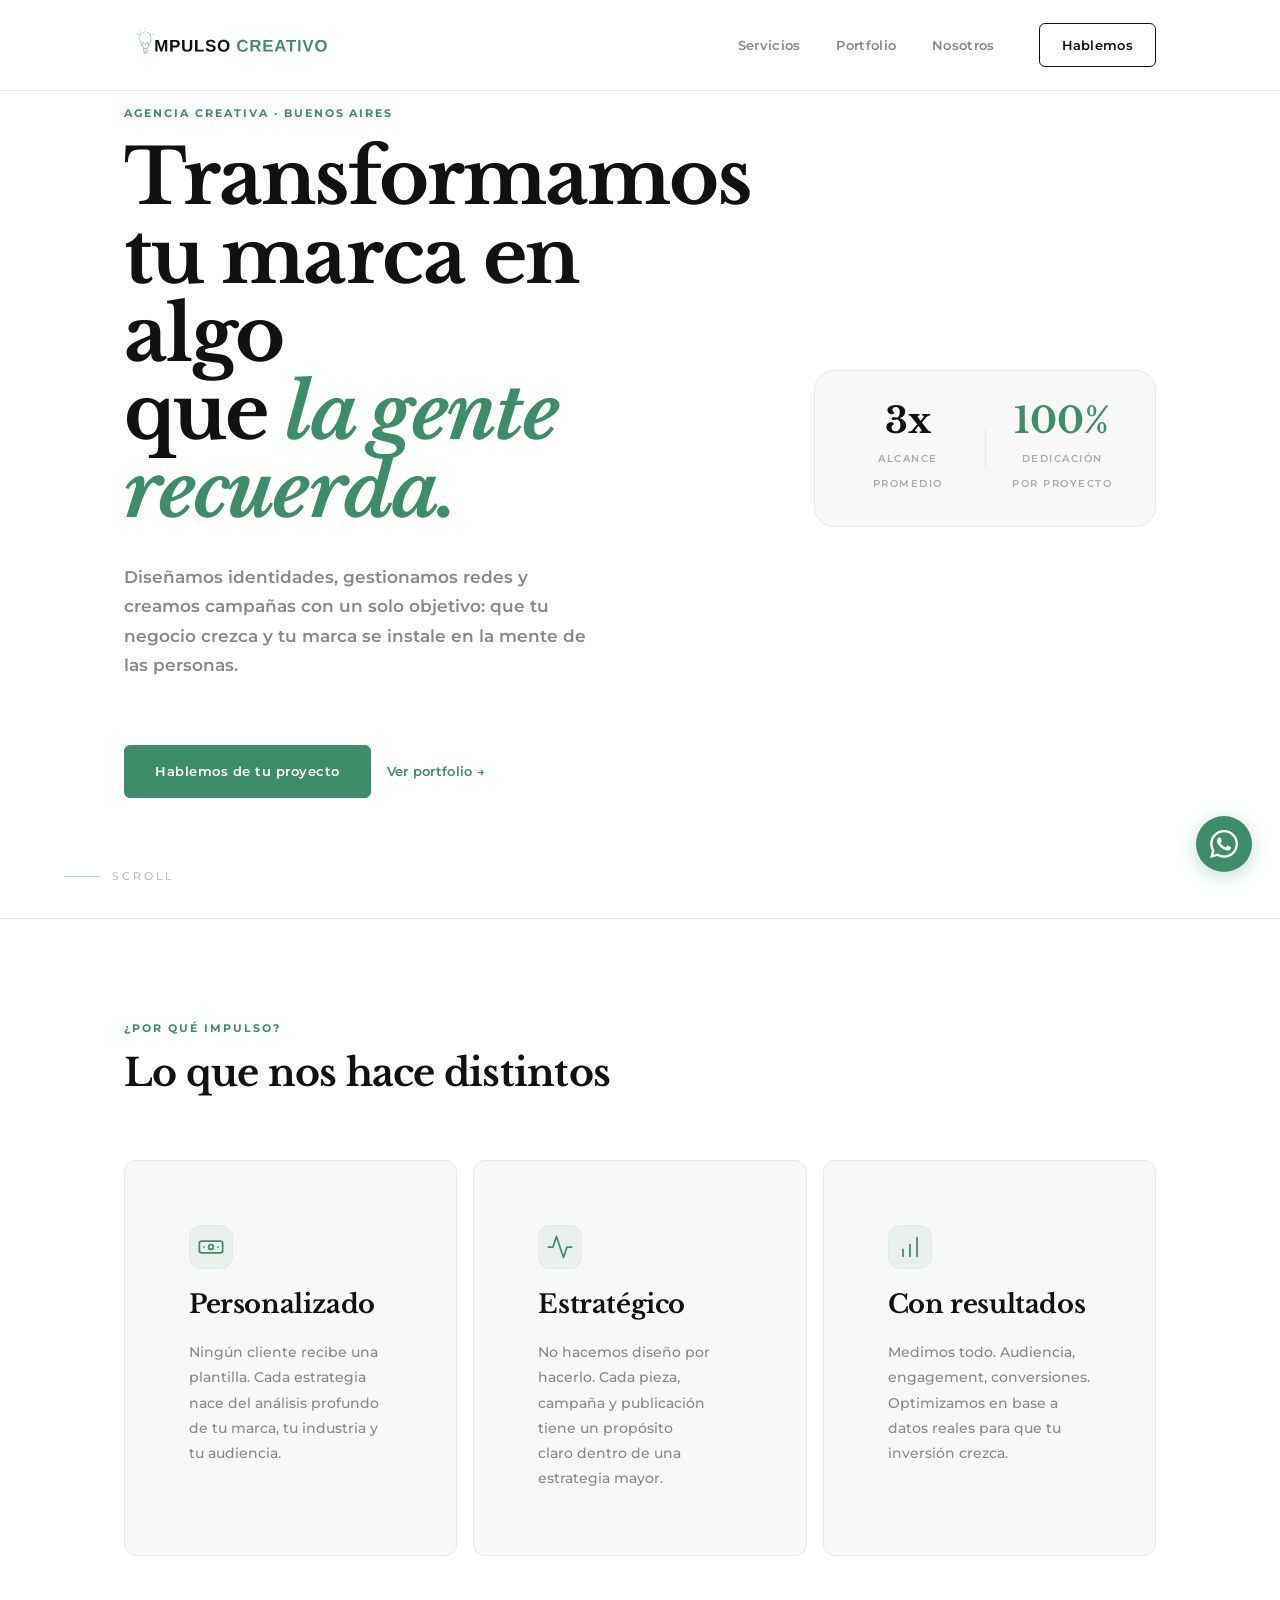
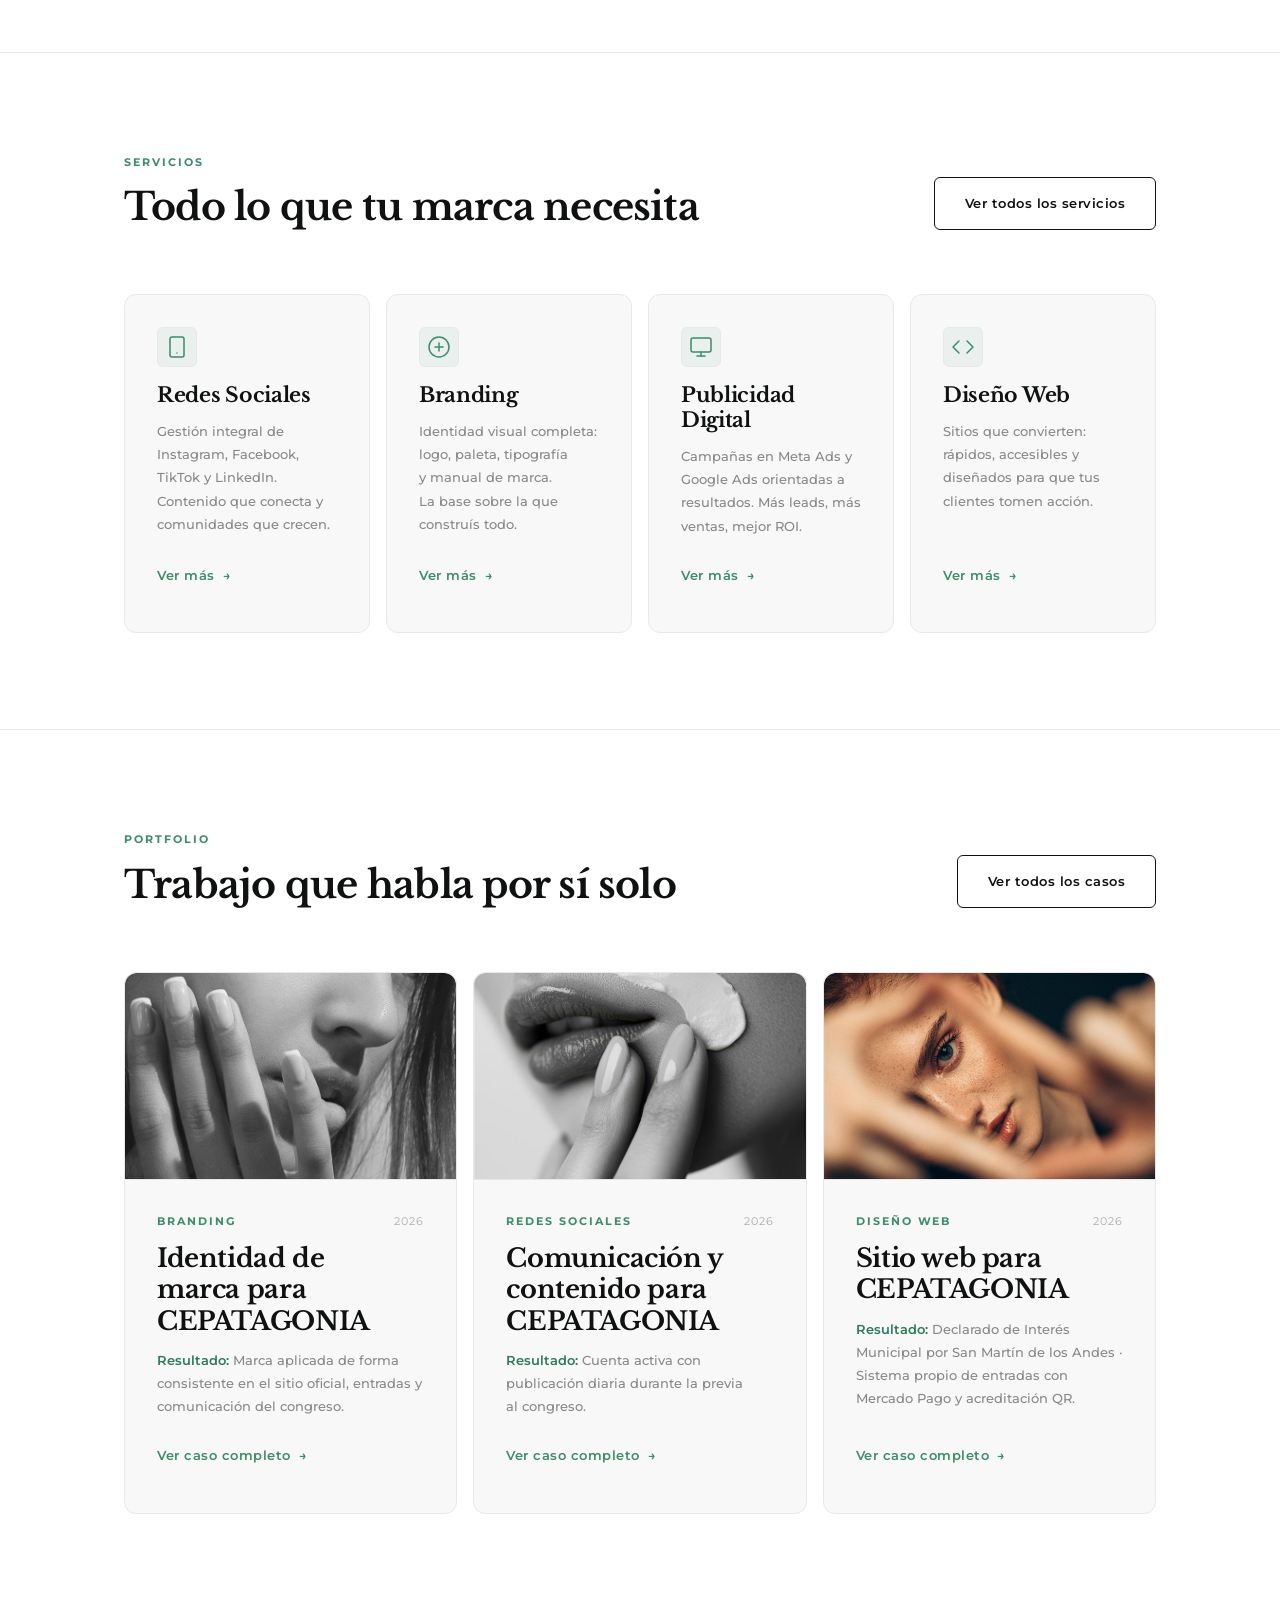
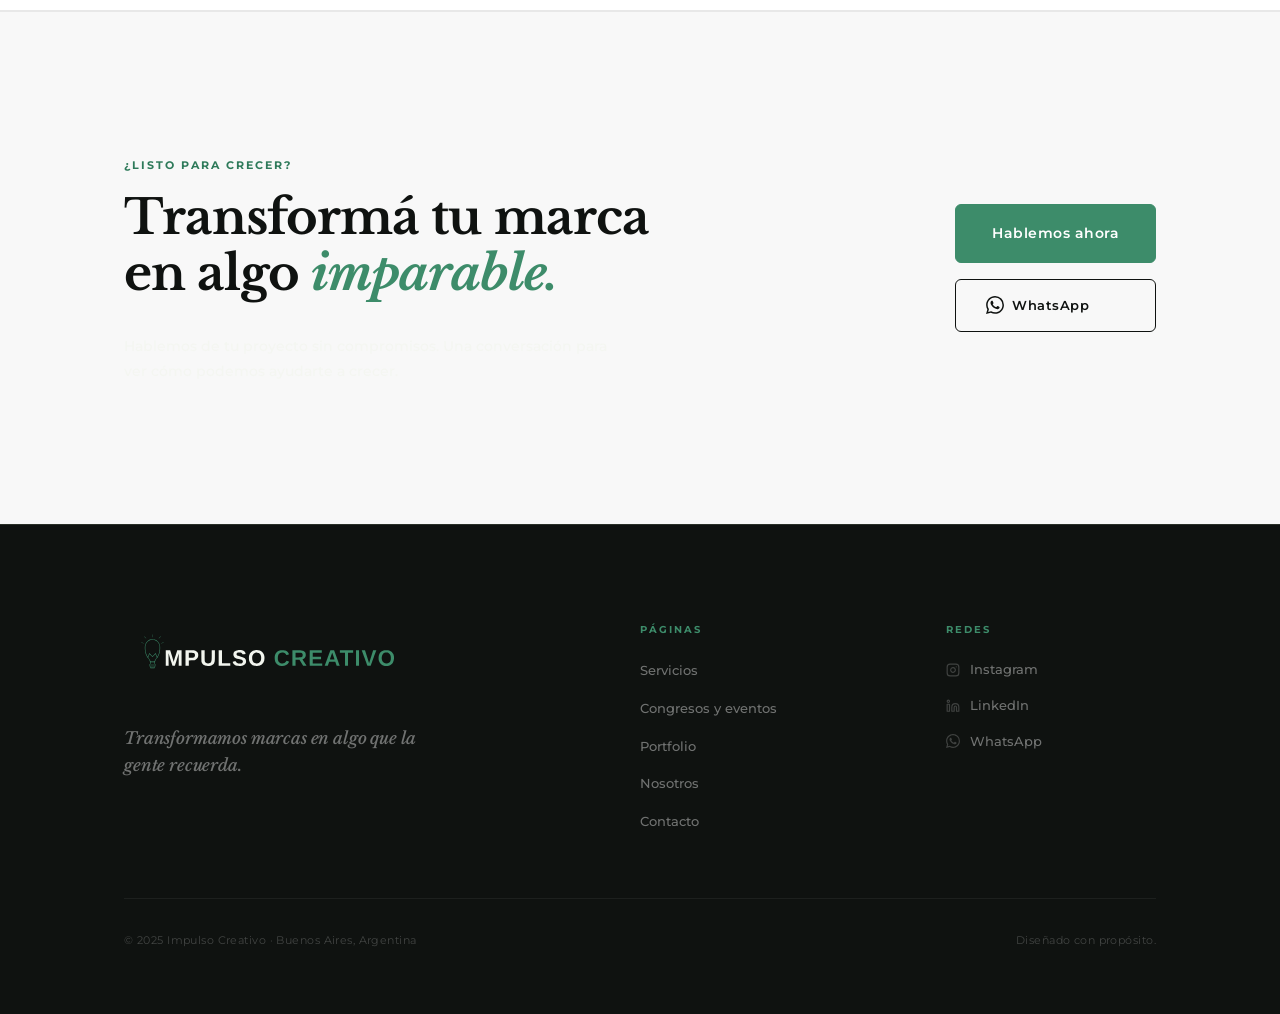
==== commit 23ce3113: "Congresos y eventos: página de servicio nicho + caso CEPATAGONIA actualizado Nueva congresos.html: s" ====
--- a/index.html
+++ b/index.html
@@ -289,7 +289,7 @@
             </div>
             <h3 class="h-card case-title">Sitio web para CEPATAGONIA</h3>
             <p class="body-text case-result">
-              <strong style="color: var(--esmeralda-hover)">Resultado:</strong> Declarado de Interés Municipal por San Martín de los Andes · Venta de entradas integrada con Planout.
+              <strong style="color: var(--esmeralda-hover)">Resultado:</strong> Declarado de Interés Municipal por San Martín de los Andes · Sistema propio de entradas con Mercado Pago y acreditación QR.
             </p>
             <a href="https://cepatagonia.com" class="btn btn-ghost" target="_blank" rel="noopener noreferrer" aria-label="Ver sitio de CEPATAGONIA">Ver caso completo</a>
           </div>
@@ -344,6 +344,7 @@
         <p class="footer-col-title">Páginas</p>
         <ul class="footer-links-list" role="list">
           <li><a href="servicios.html">Servicios</a></li>
+          <li><a href="congresos.html">Congresos y eventos</a></li>
           <li><a href="portfolio.html">Portfolio</a></li>
           <li><a href="nosotros.html">Nosotros</a></li>
           <li><a href="contacto.html">Contacto</a></li>
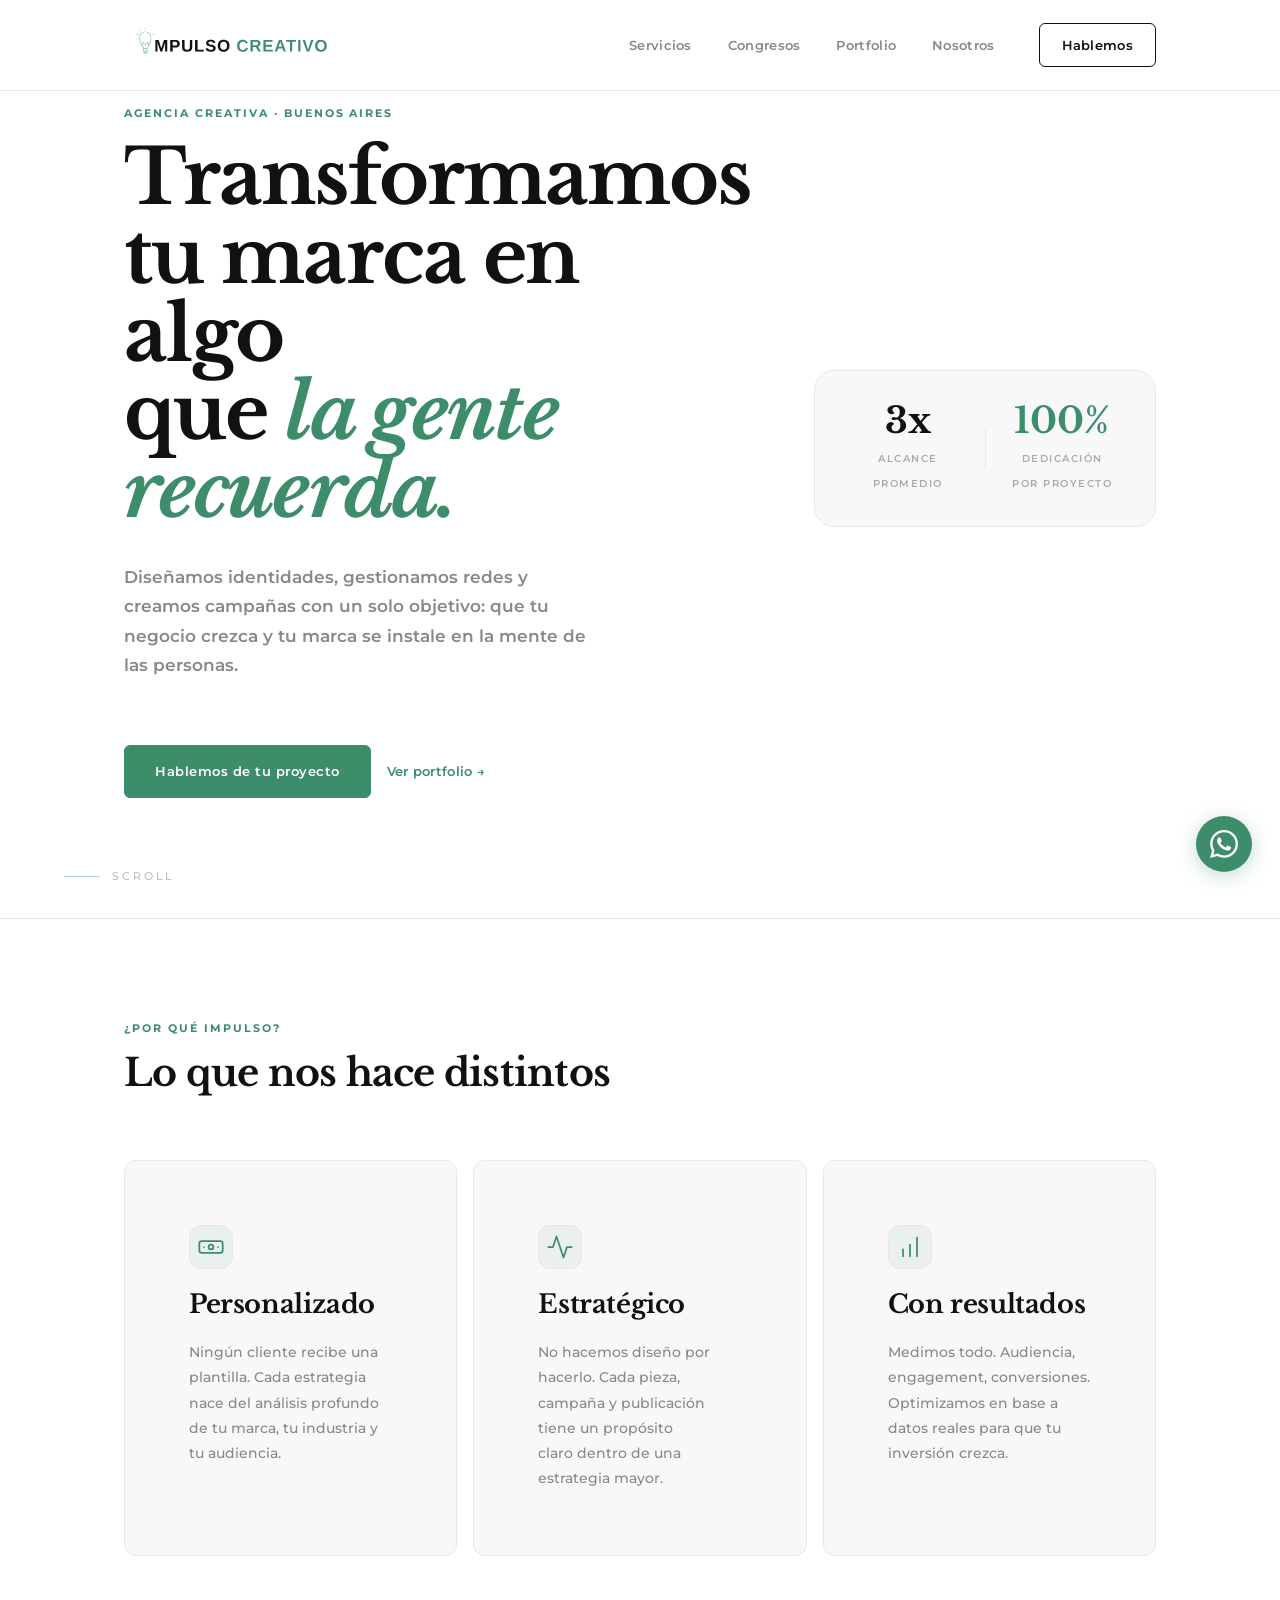
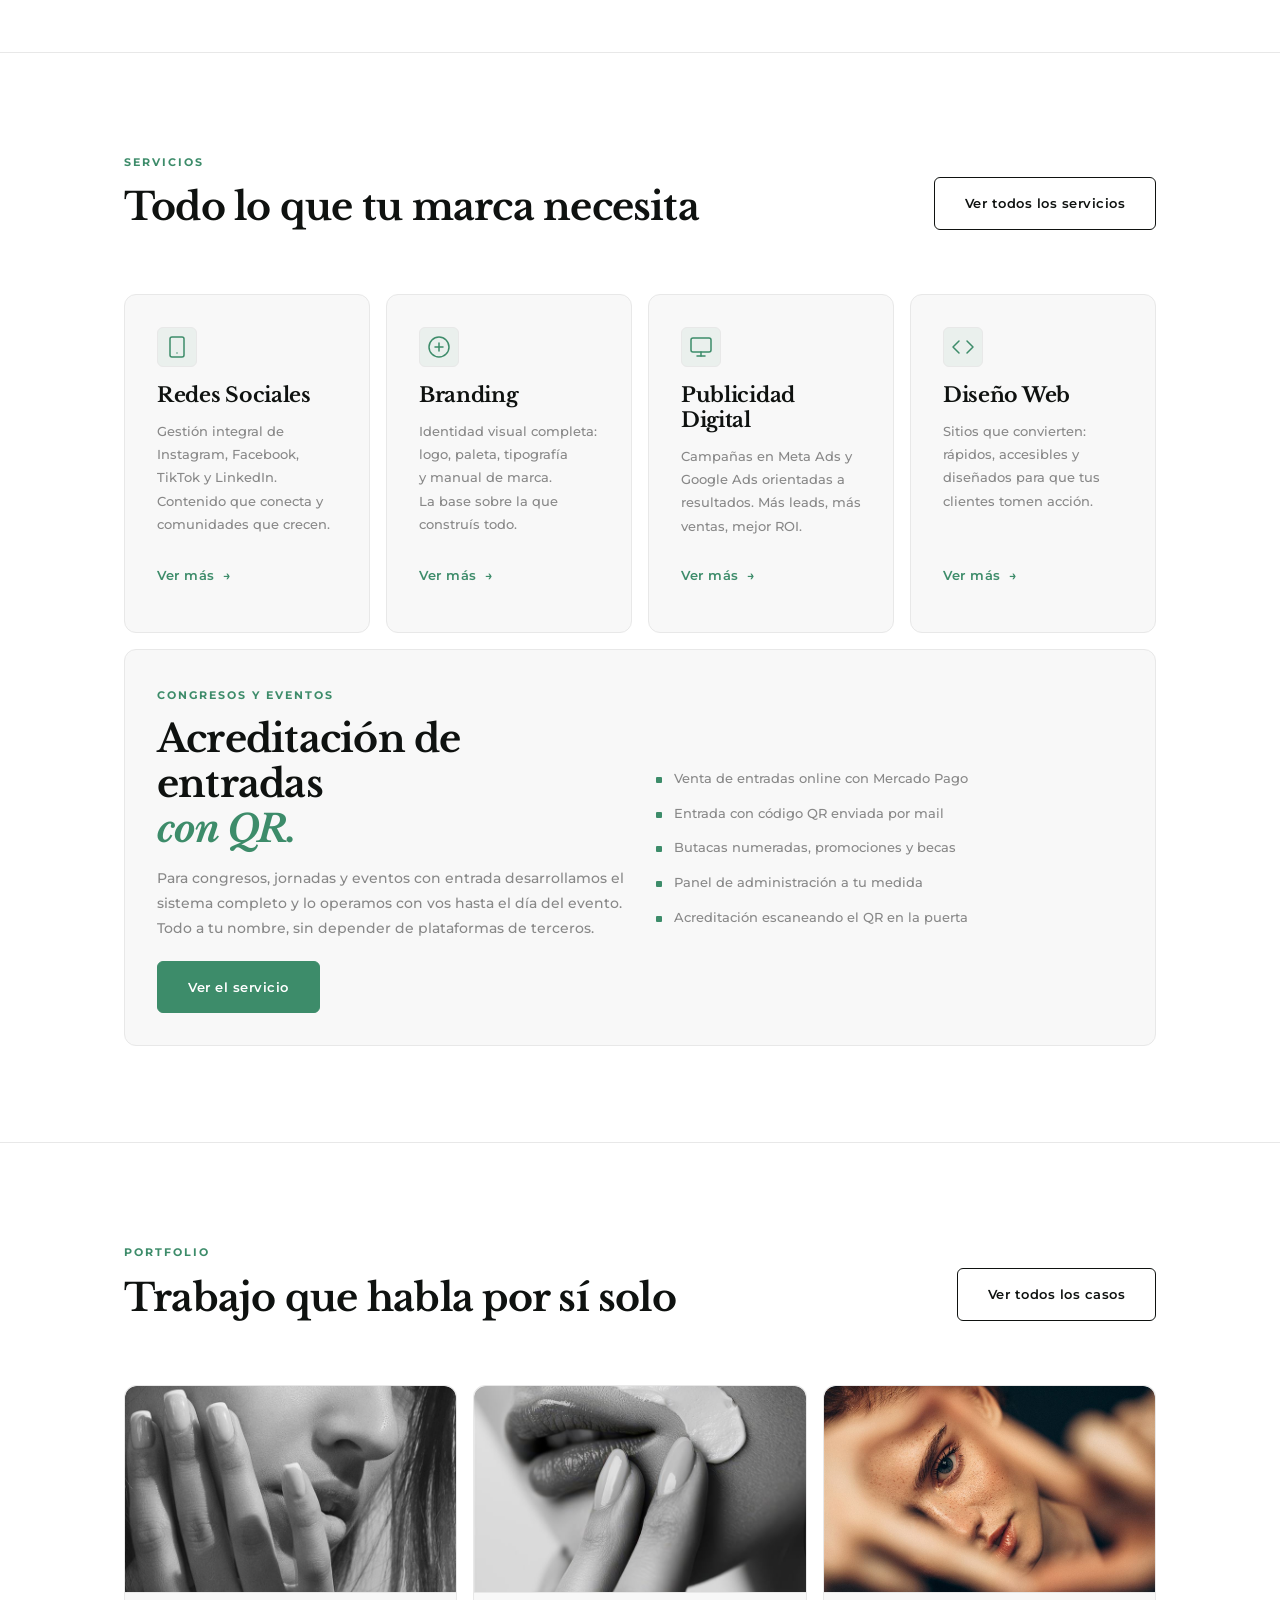
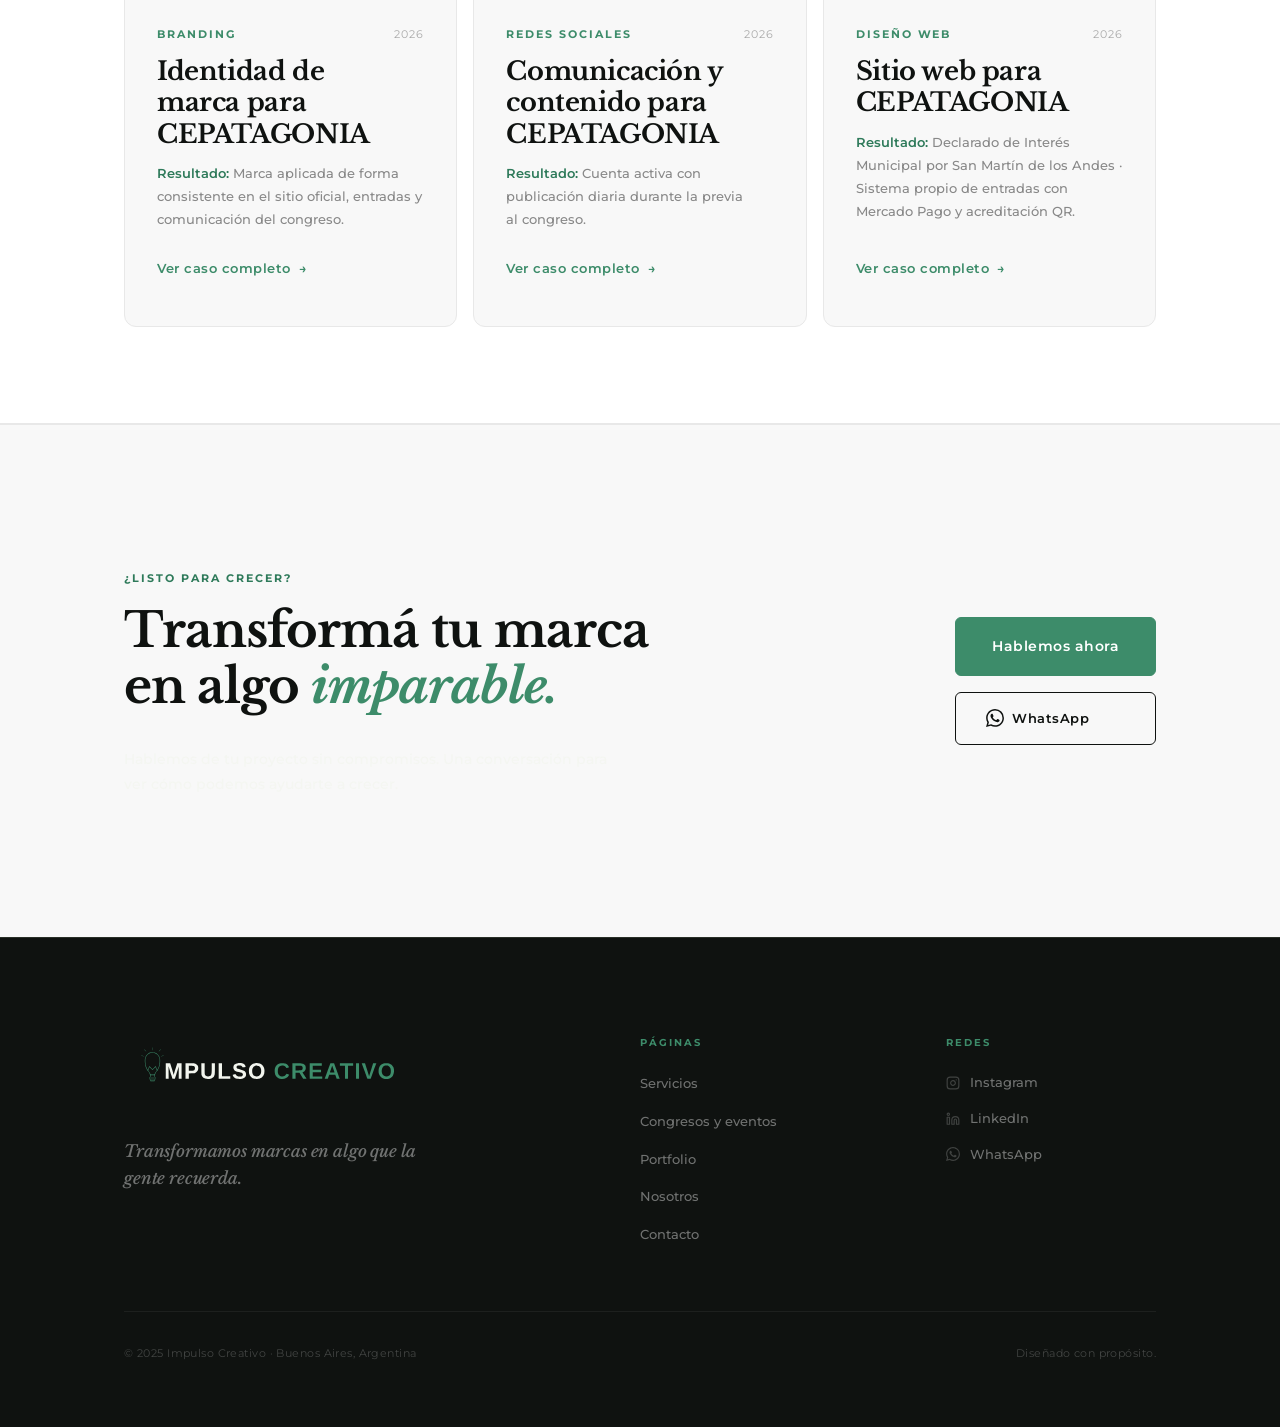
==== commit a37b1a00: "Acreditación de entradas con QR: visible en el menú y en la home El servicio ya tenía página propia " ====
--- a/index.html
+++ b/index.html
@@ -13,8 +13,8 @@
   <!-- End Google Tag Manager -->
 
   <!-- SEO primario -->
-  <title>Impulso Creativo — Agencia de Branding y Marketing Digital</title>
-  <meta name="description" content="Agencia creativa especializada en branding, redes sociales, publicidad digital y diseño web. Transformamos marcas en algo que la gente recuerda. Buenos Aires.">
+  <title>Impulso Creativo — Branding, Diseño Web y Acreditación para Congresos</title>
+  <meta name="description" content="Agencia creativa: branding, redes sociales, publicidad digital, diseño web y sistemas de entradas con acreditación por QR para congresos y eventos. Buenos Aires.">
   <meta name="keywords" content="agencia creativa, branding, marketing digital, redes sociales, diseño web, publicidad digital, Buenos Aires">
   <meta name="robots" content="index, follow">
   <link rel="canonical" href="https://impulsocreativo.com.ar/">
@@ -85,6 +85,7 @@
     <nav aria-label="Navegación principal">
       <ul class="nav-links" id="nav-links" role="list">
         <li><a href="servicios.html">Servicios</a></li>
+        <li><a href="congresos.html">Congresos</a></li>
         <li><a href="portfolio.html">Portfolio</a></li>
         <li><a href="nosotros.html">Nosotros</a></li>
         <li><a href="contacto.html" class="btn btn-primary nav-cta">Hablemos</a></li>
@@ -229,6 +230,25 @@
           <a href="servicios.html#web" class="btn btn-ghost">Ver más</a>
         </li>
       </ul>
+
+      <!-- ── DESTACADO: ACREDITACIÓN ── -->
+      <div class="card reveal" style="margin-top:var(--space-sm); padding:var(--space-md); display:grid; grid-template-columns:repeat(auto-fit, minmax(280px, 1fr)); gap:var(--space-md); align-items:center">
+        <div>
+          <p class="label">Congresos y eventos</p>
+          <h3 class="h-section" style="margin-top:10px">Acreditación de entradas<br><em>con QR.</em></h3>
+          <p class="body-text" style="margin-top:14px">
+            Para congresos, jornadas y eventos con entrada desarrollamos el sistema completo y lo operamos con vos hasta el día del evento. Todo a tu nombre, sin depender de plataformas de terceros.
+          </p>
+          <a href="congresos.html" class="btn btn-primary" style="margin-top:20px">Ver el servicio</a>
+        </div>
+        <ul role="list" style="display:flex; flex-direction:column; gap:14px">
+          <li style="display:flex; gap:12px; align-items:flex-start; font-size:var(--text-sm); font-weight:500; color:var(--rocio-dim); line-height:1.6"><span style="width:6px; height:6px; background:var(--esmeralda); border-radius:1px; flex-shrink:0; margin-top:9px"></span>Venta de entradas online con Mercado Pago</li>
+          <li style="display:flex; gap:12px; align-items:flex-start; font-size:var(--text-sm); font-weight:500; color:var(--rocio-dim); line-height:1.6"><span style="width:6px; height:6px; background:var(--esmeralda); border-radius:1px; flex-shrink:0; margin-top:9px"></span>Entrada con código QR enviada por mail</li>
+          <li style="display:flex; gap:12px; align-items:flex-start; font-size:var(--text-sm); font-weight:500; color:var(--rocio-dim); line-height:1.6"><span style="width:6px; height:6px; background:var(--esmeralda); border-radius:1px; flex-shrink:0; margin-top:9px"></span>Butacas numeradas, promociones y becas</li>
+          <li style="display:flex; gap:12px; align-items:flex-start; font-size:var(--text-sm); font-weight:500; color:var(--rocio-dim); line-height:1.6"><span style="width:6px; height:6px; background:var(--esmeralda); border-radius:1px; flex-shrink:0; margin-top:9px"></span>Panel de administración a tu medida</li>
+          <li style="display:flex; gap:12px; align-items:flex-start; font-size:var(--text-sm); font-weight:500; color:var(--rocio-dim); line-height:1.6"><span style="width:6px; height:6px; background:var(--esmeralda); border-radius:1px; flex-shrink:0; margin-top:9px"></span>Acreditación escaneando el QR en la puerta</li>
+        </ul>
+      </div>
     </div>
   </section>
 
@@ -257,7 +277,7 @@
             <p class="body-text case-result">
               <strong style="color: var(--esmeralda-hover)">Resultado:</strong> Marca aplicada de forma consistente en el sitio oficial, entradas y comunicación del congreso.
             </p>
-            <a href="https://cepatagonia.com" class="btn btn-ghost" target="_blank" rel="noopener noreferrer" aria-label="Ver sitio de CEPATAGONIA">Ver caso completo</a>
+            <a href="cepatagonia.html" class="btn btn-ghost" aria-label="Ver el caso completo de CEPATAGONIA">Ver caso completo</a>
           </div>
         </article>
 
@@ -274,7 +294,7 @@
             <p class="body-text case-result">
               <strong style="color: var(--esmeralda-hover)">Resultado:</strong> Cuenta activa con publicación diaria durante la previa al congreso.
             </p>
-            <a href="https://instagram.com/cepatagoniaoficial" class="btn btn-ghost" target="_blank" rel="noopener noreferrer" aria-label="Ver Instagram de CEPATAGONIA">Ver caso completo</a>
+            <a href="cepatagonia.html" class="btn btn-ghost" aria-label="Ver el caso completo de CEPATAGONIA">Ver caso completo</a>
           </div>
         </article>
 
@@ -291,7 +311,7 @@
             <p class="body-text case-result">
               <strong style="color: var(--esmeralda-hover)">Resultado:</strong> Declarado de Interés Municipal por San Martín de los Andes · Sistema propio de entradas con Mercado Pago y acreditación QR.
             </p>
-            <a href="https://cepatagonia.com" class="btn btn-ghost" target="_blank" rel="noopener noreferrer" aria-label="Ver sitio de CEPATAGONIA">Ver caso completo</a>
+            <a href="cepatagonia.html" class="btn btn-ghost" aria-label="Ver el caso completo de CEPATAGONIA">Ver caso completo</a>
           </div>
         </article>
       </div>
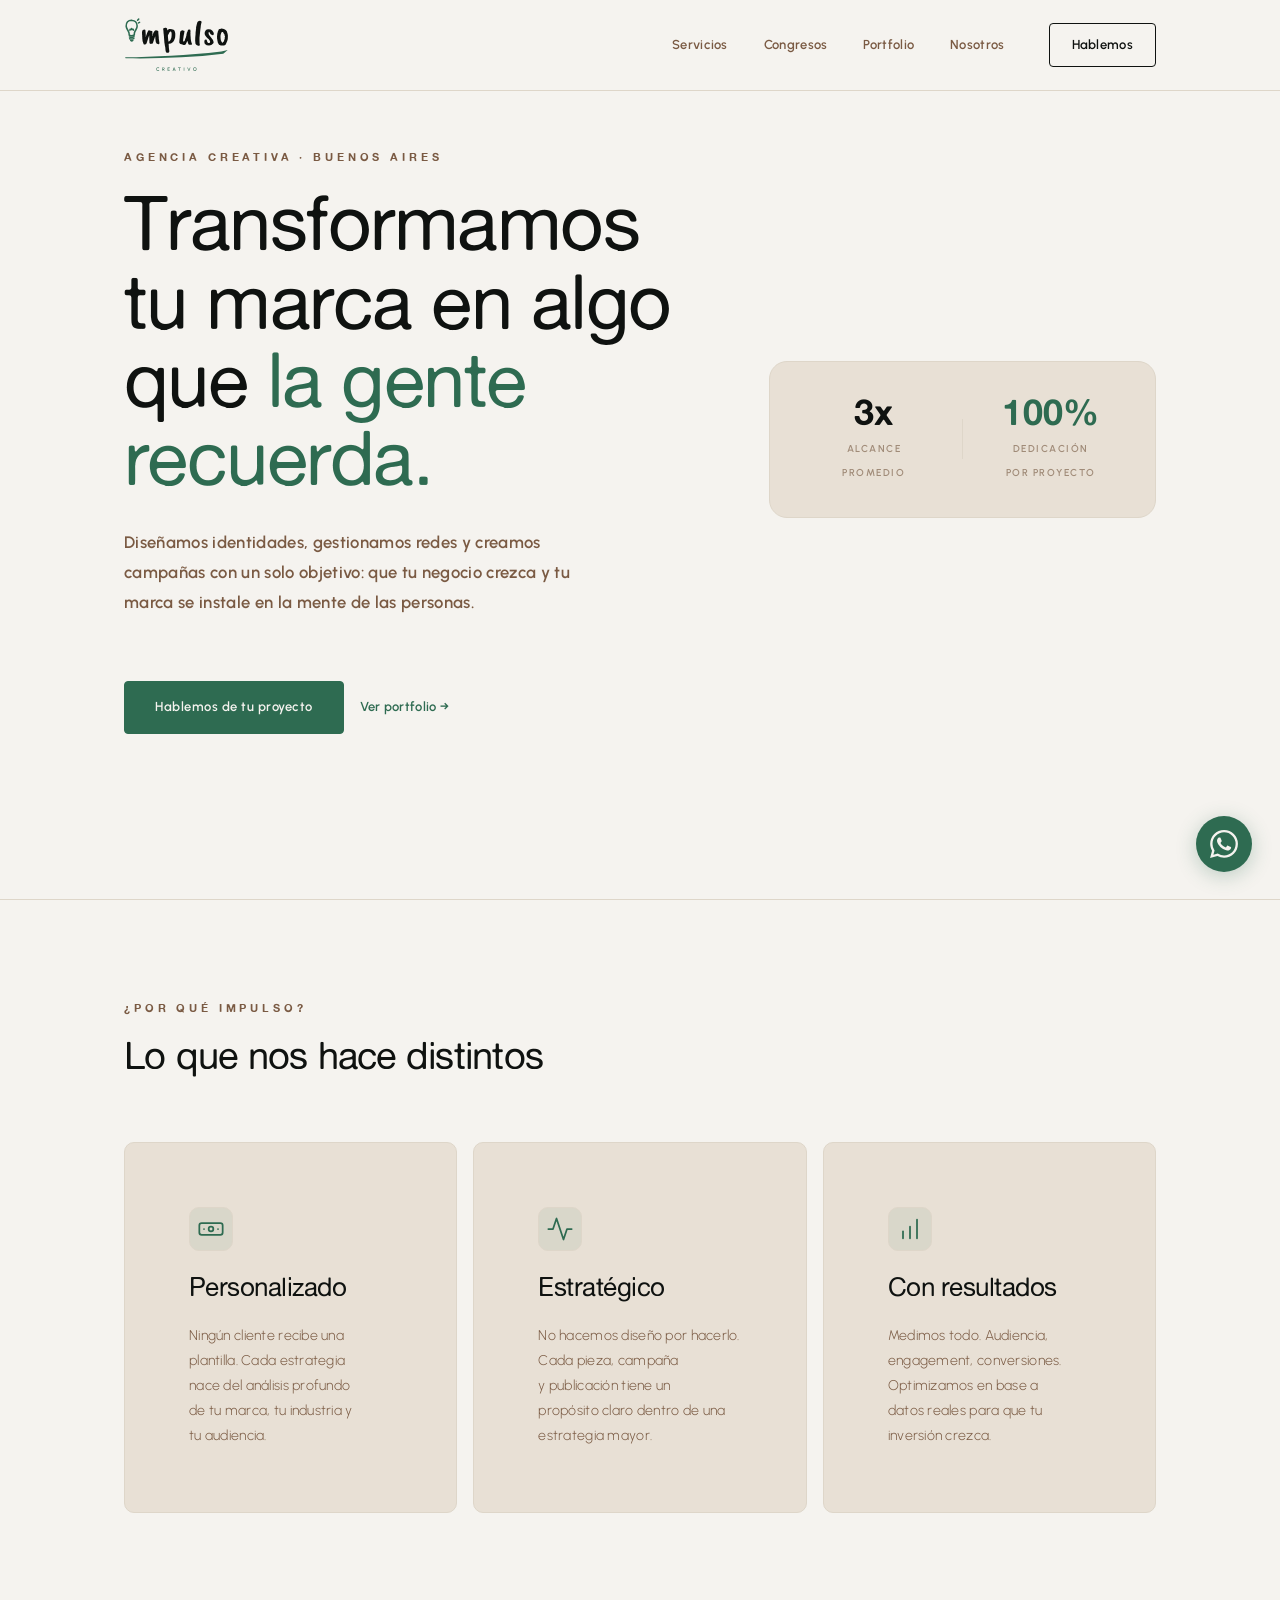
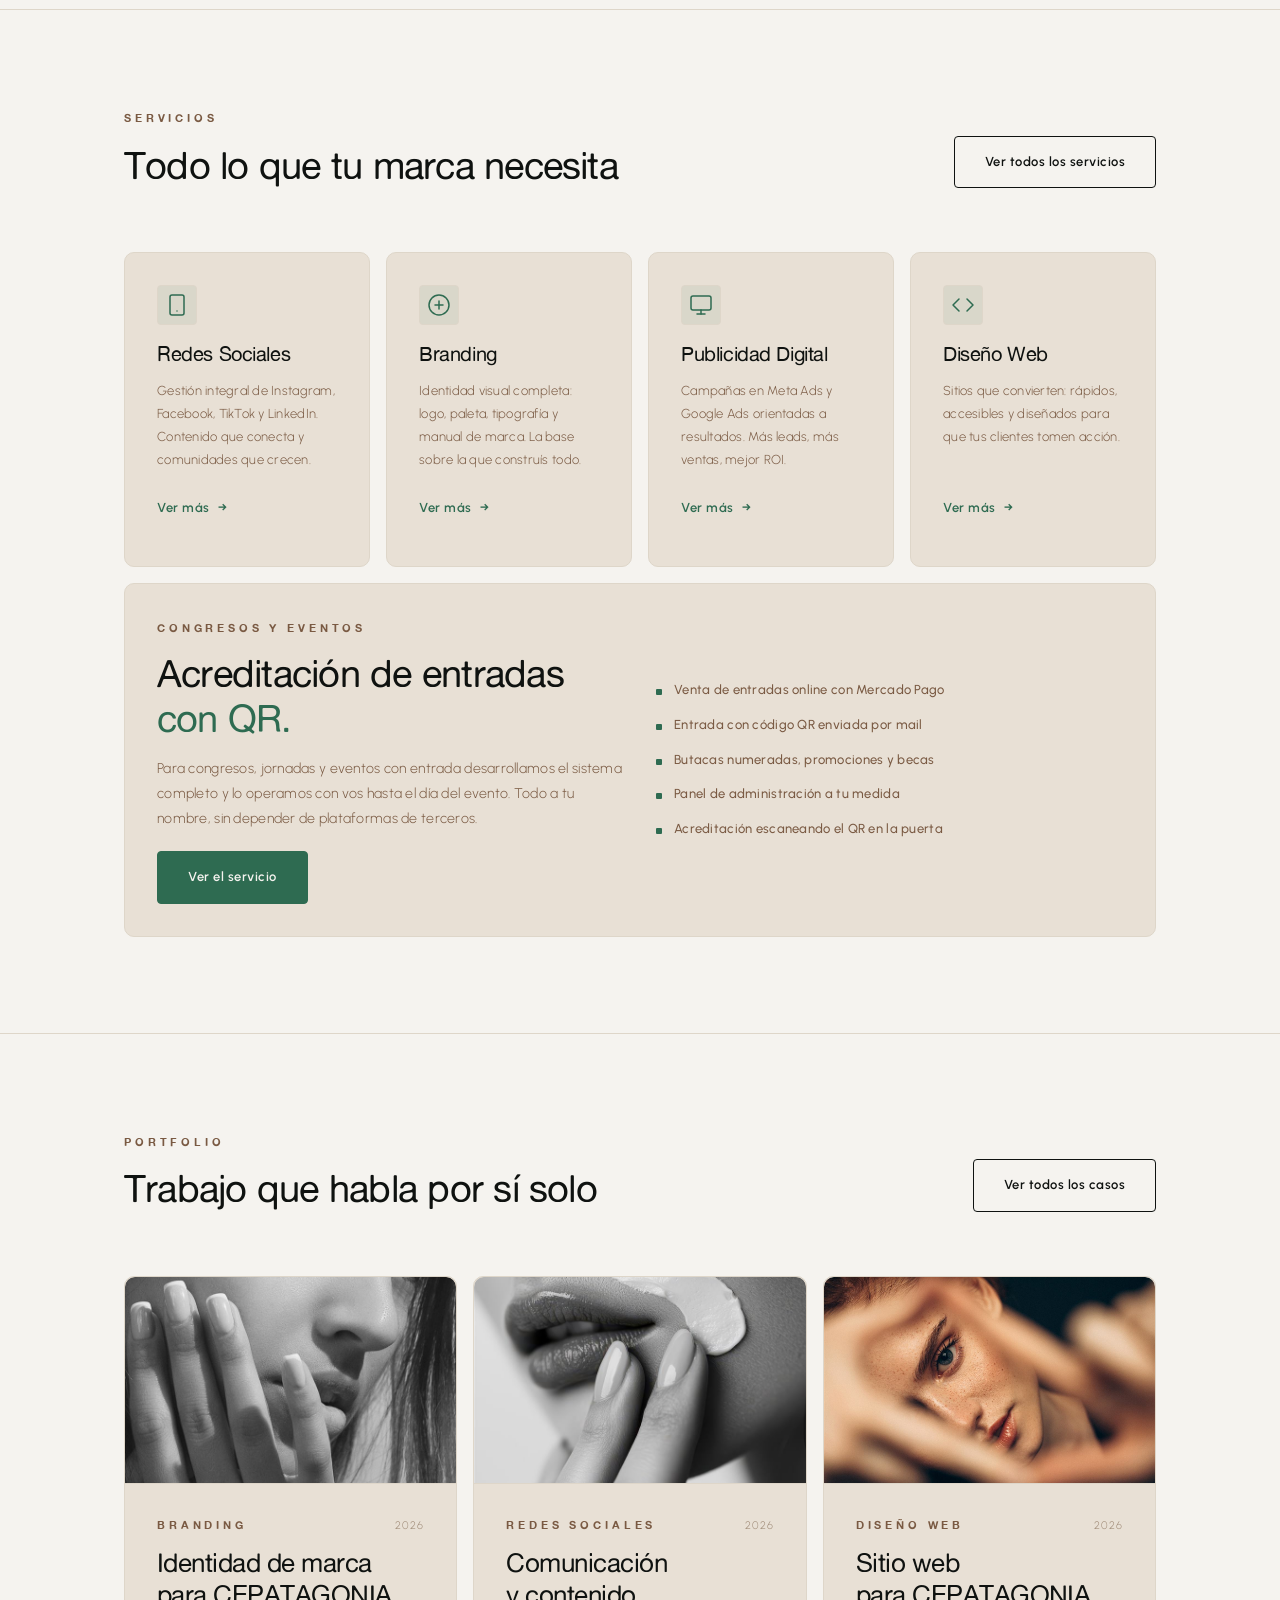
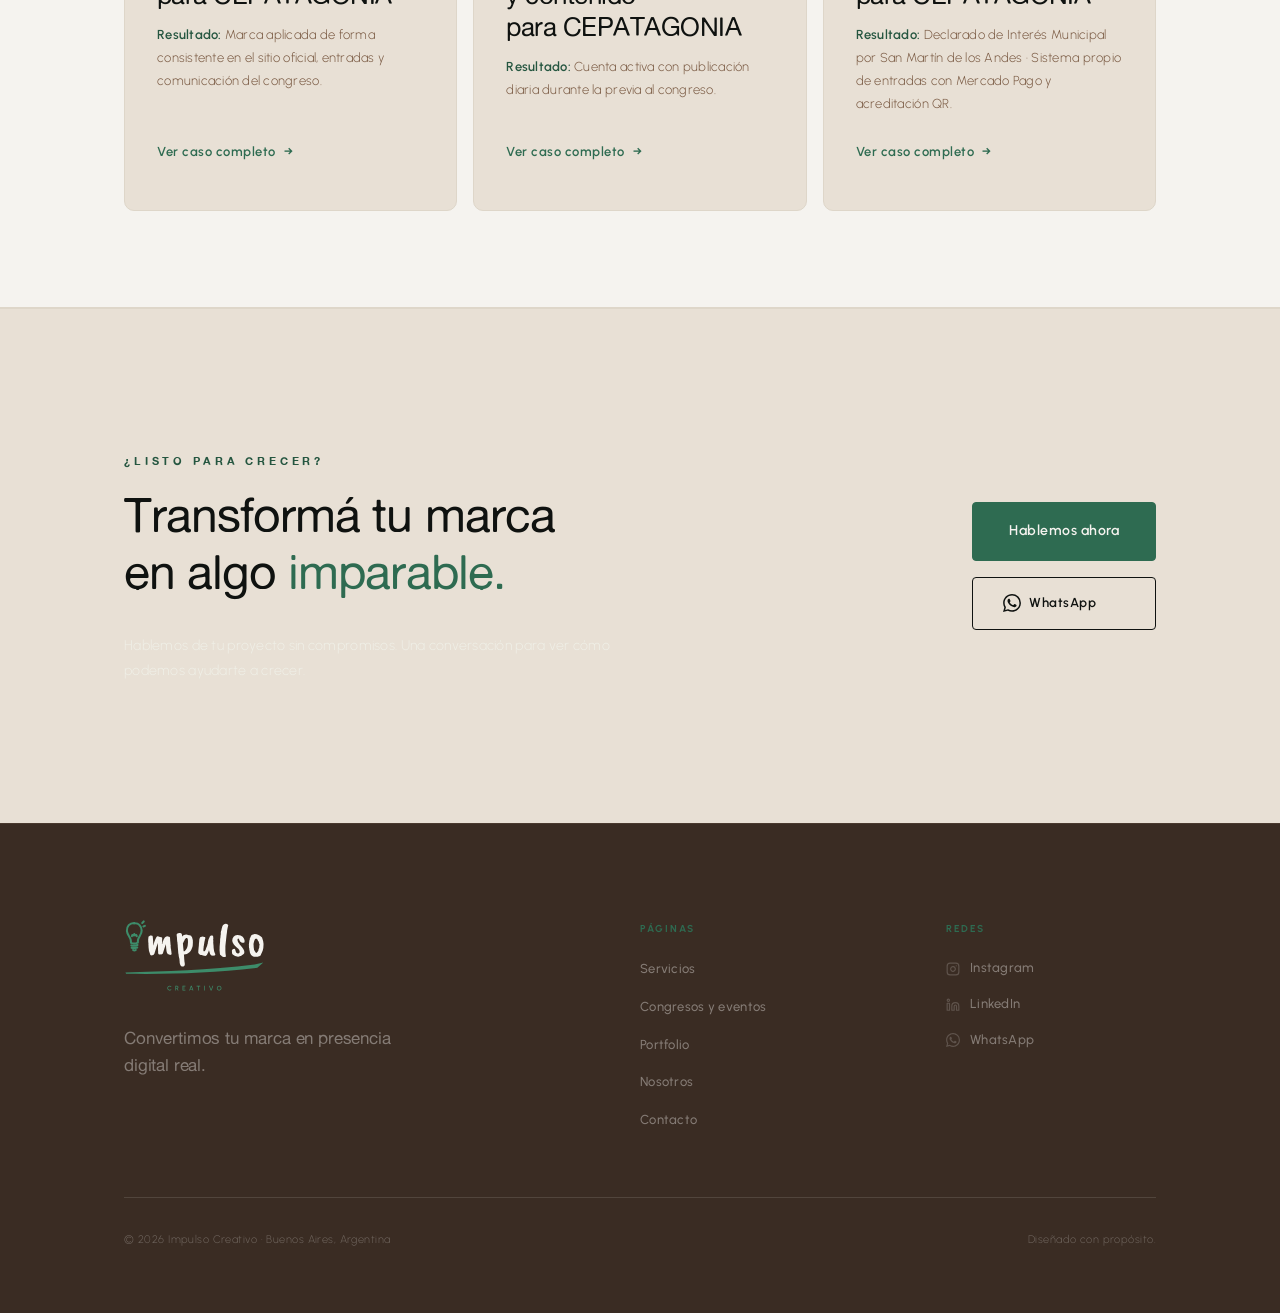
==== commit e35609b3: "Rebranding v3: paleta, tipografía, logos y favicon nuevos Migración de la identidad vieja (blanca, L" ====
--- a/index.html
+++ b/index.html
@@ -23,7 +23,7 @@
   <meta property="og:type" content="website">
   <meta property="og:url" content="https://impulsocreativo.com.ar/">
   <meta property="og:title" content="Impulso Creativo — Agencia de Branding y Marketing Digital">
-  <meta property="og:description" content="Transformamos marcas en algo que la gente recuerda. Branding, redes sociales, ads y diseño web en Buenos Aires.">
+  <meta property="og:description" content="Convertimos tu marca en presencia digital real. Branding, redes sociales, ads y diseño web en Buenos Aires.">
   <meta property="og:image" content="https://impulsocreativo.com.ar/assets/img/og-home.jpg">
   <meta property="og:locale" content="es_AR">
   <meta property="og:site_name" content="Impulso Creativo">
@@ -31,7 +31,7 @@
   <!-- Twitter Card -->
   <meta name="twitter:card" content="summary_large_image">
   <meta name="twitter:title" content="Impulso Creativo — Agencia de Branding y Marketing Digital">
-  <meta name="twitter:description" content="Transformamos marcas en algo que la gente recuerda.">
+  <meta name="twitter:description" content="Convertimos tu marca en presencia digital real.">
   <meta name="twitter:image" content="https://impulsocreativo.com.ar/assets/img/og-home.jpg">
 
   <!-- Schema.org -->
@@ -42,7 +42,7 @@
     "name": "Impulso Creativo",
     "description": "Agencia creativa especializada en branding, marketing digital, redes sociales y diseño web.",
     "url": "https://impulsocreativo.com.ar/",
-    "logo": "https://impulsocreativo.com.ar/assets/img/logo-transparente.svg",
+    "logo": "https://impulsocreativo.com.ar/assets/img/logo-negro.svg",
     "priceRange": "$$",
     "areaServed": { "@type": "Country", "name": "Argentina" },
     "address": { "@type": "PostalAddress", "addressLocality": "Buenos Aires", "addressCountry": "AR" },
@@ -56,7 +56,7 @@
   <!-- Fuentes -->
   <link rel="preconnect" href="https://fonts.googleapis.com">
   <link rel="preconnect" href="https://fonts.gstatic.com" crossorigin>
-  <link href="https://fonts.googleapis.com/css2?family=Libre+Baskerville:ital,wght@0,400;0,700;1,400;1,700&family=Montserrat:wght@300;400;500;600;700&display=swap" rel="stylesheet">
+  <link href="https://fonts.googleapis.com/css2?family=Urbanist:wght@300;400;500;600;800&display=swap" rel="stylesheet">
 
   <!-- CSS -->
   <link rel="stylesheet" href="assets/css/tokens.css">
@@ -80,7 +80,7 @@
 <header class="site-header" id="site-header">
   <div class="wrapper nav-inner">
     <a href="index.html" class="nav-logo" aria-label="Impulso Creativo — Inicio">
-      <img src="assets/img/logo-transparente.svg" alt="Impulso Creativo" class="nav-logo-img">
+      <img src="assets/img/logo-negro.svg" alt="Impulso Creativo" class="nav-logo-img">
     </a>
     <nav aria-label="Navegación principal">
       <ul class="nav-links" id="nav-links" role="list">
@@ -242,11 +242,11 @@
           <a href="congresos.html" class="btn btn-primary" style="margin-top:20px">Ver el servicio</a>
         </div>
         <ul role="list" style="display:flex; flex-direction:column; gap:14px">
-          <li style="display:flex; gap:12px; align-items:flex-start; font-size:var(--text-sm); font-weight:500; color:var(--rocio-dim); line-height:1.6"><span style="width:6px; height:6px; background:var(--esmeralda); border-radius:1px; flex-shrink:0; margin-top:9px"></span>Venta de entradas online con Mercado Pago</li>
-          <li style="display:flex; gap:12px; align-items:flex-start; font-size:var(--text-sm); font-weight:500; color:var(--rocio-dim); line-height:1.6"><span style="width:6px; height:6px; background:var(--esmeralda); border-radius:1px; flex-shrink:0; margin-top:9px"></span>Entrada con código QR enviada por mail</li>
-          <li style="display:flex; gap:12px; align-items:flex-start; font-size:var(--text-sm); font-weight:500; color:var(--rocio-dim); line-height:1.6"><span style="width:6px; height:6px; background:var(--esmeralda); border-radius:1px; flex-shrink:0; margin-top:9px"></span>Butacas numeradas, promociones y becas</li>
-          <li style="display:flex; gap:12px; align-items:flex-start; font-size:var(--text-sm); font-weight:500; color:var(--rocio-dim); line-height:1.6"><span style="width:6px; height:6px; background:var(--esmeralda); border-radius:1px; flex-shrink:0; margin-top:9px"></span>Panel de administración a tu medida</li>
-          <li style="display:flex; gap:12px; align-items:flex-start; font-size:var(--text-sm); font-weight:500; color:var(--rocio-dim); line-height:1.6"><span style="width:6px; height:6px; background:var(--esmeralda); border-radius:1px; flex-shrink:0; margin-top:9px"></span>Acreditación escaneando el QR en la puerta</li>
+          <li style="display:flex; gap:12px; align-items:flex-start; font-size:var(--text-sm); font-weight:500; color:var(--tierra); line-height:1.6"><span style="width:6px; height:6px; background:var(--verde); border-radius:1px; flex-shrink:0; margin-top:9px"></span>Venta de entradas online con Mercado Pago</li>
+          <li style="display:flex; gap:12px; align-items:flex-start; font-size:var(--text-sm); font-weight:500; color:var(--tierra); line-height:1.6"><span style="width:6px; height:6px; background:var(--verde); border-radius:1px; flex-shrink:0; margin-top:9px"></span>Entrada con código QR enviada por mail</li>
+          <li style="display:flex; gap:12px; align-items:flex-start; font-size:var(--text-sm); font-weight:500; color:var(--tierra); line-height:1.6"><span style="width:6px; height:6px; background:var(--verde); border-radius:1px; flex-shrink:0; margin-top:9px"></span>Butacas numeradas, promociones y becas</li>
+          <li style="display:flex; gap:12px; align-items:flex-start; font-size:var(--text-sm); font-weight:500; color:var(--tierra); line-height:1.6"><span style="width:6px; height:6px; background:var(--verde); border-radius:1px; flex-shrink:0; margin-top:9px"></span>Panel de administración a tu medida</li>
+          <li style="display:flex; gap:12px; align-items:flex-start; font-size:var(--text-sm); font-weight:500; color:var(--tierra); line-height:1.6"><span style="width:6px; height:6px; background:var(--verde); border-radius:1px; flex-shrink:0; margin-top:9px"></span>Acreditación escaneando el QR en la puerta</li>
         </ul>
       </div>
     </div>
@@ -275,7 +275,7 @@
             </div>
             <h3 class="h-card case-title">Identidad de marca para CEPATAGONIA</h3>
             <p class="body-text case-result">
-              <strong style="color: var(--esmeralda-hover)">Resultado:</strong> Marca aplicada de forma consistente en el sitio oficial, entradas y comunicación del congreso.
+              <strong style="color: var(--verde-hover)">Resultado:</strong> Marca aplicada de forma consistente en el sitio oficial, entradas y comunicación del congreso.
             </p>
             <a href="cepatagonia.html" class="btn btn-ghost" aria-label="Ver el caso completo de CEPATAGONIA">Ver caso completo</a>
           </div>
@@ -292,7 +292,7 @@
             </div>
             <h3 class="h-card case-title">Comunicación y contenido para CEPATAGONIA</h3>
             <p class="body-text case-result">
-              <strong style="color: var(--esmeralda-hover)">Resultado:</strong> Cuenta activa con publicación diaria durante la previa al congreso.
+              <strong style="color: var(--verde-hover)">Resultado:</strong> Cuenta activa con publicación diaria durante la previa al congreso.
             </p>
             <a href="cepatagonia.html" class="btn btn-ghost" aria-label="Ver el caso completo de CEPATAGONIA">Ver caso completo</a>
           </div>
@@ -309,7 +309,7 @@
             </div>
             <h3 class="h-card case-title">Sitio web para CEPATAGONIA</h3>
             <p class="body-text case-result">
-              <strong style="color: var(--esmeralda-hover)">Resultado:</strong> Declarado de Interés Municipal por San Martín de los Andes · Sistema propio de entradas con Mercado Pago y acreditación QR.
+              <strong style="color: var(--verde-hover)">Resultado:</strong> Declarado de Interés Municipal por San Martín de los Andes · Sistema propio de entradas con Mercado Pago y acreditación QR.
             </p>
             <a href="cepatagonia.html" class="btn btn-ghost" aria-label="Ver el caso completo de CEPATAGONIA">Ver caso completo</a>
           </div>
@@ -322,7 +322,7 @@
   <section class="section-cta-green" aria-labelledby="cta-heading">
     <div class="wrapper cta-green-inner reveal">
       <div class="cta-green-text">
-        <p class="label" style="color: var(--esmeralda-hover)">¿Listo para crecer?</p>
+        <p class="label" style="color: var(--verde-hover)">¿Listo para crecer?</p>
         <h2 id="cta-heading" class="h-section cta-green-heading">
           Transformá tu marca<br>en algo <em>imparable.</em>
         </h2>
@@ -356,9 +356,9 @@
     <div class="footer-top">
       <div class="footer-brand">
         <a href="index.html" aria-label="Impulso Creativo">
-          <img src="assets/img/logo-blanco.svg" alt="Impulso Creativo" class="nav-logo-img">
+          <img src="assets/img/logo-marfil.svg" alt="Impulso Creativo" class="nav-logo-img">
         </a>
-        <p class="footer-tagline">Transformamos marcas en algo que la gente recuerda.</p>
+        <p class="footer-tagline">Convertimos tu marca en presencia digital real.</p>
       </div>
       <div>
         <p class="footer-col-title">Páginas</p>
@@ -389,7 +389,7 @@
       </div>
     </div>
     <div class="footer-bottom">
-      <p class="footer-copy">© 2025 Impulso Creativo · Buenos Aires, Argentina</p>
+      <p class="footer-copy">© 2026 Impulso Creativo · Buenos Aires, Argentina</p>
       <p class="footer-copy">Diseñado con propósito.</p>
     </div>
   </div>
@@ -403,7 +403,7 @@
   rel="noopener noreferrer"
   aria-label="Contactar por WhatsApp"
 >
-  <svg viewBox="0 0 24 24" fill="white" aria-hidden="true"><path d="M17.472 14.382c-.297-.149-1.758-.867-2.03-.967-.273-.099-.471-.148-.67.15-.197.297-.767.966-.94 1.164-.173.199-.347.223-.644.075-.297-.15-1.255-.463-2.39-1.475-.883-.788-1.48-1.761-1.653-2.059-.173-.297-.018-.458.13-.606.134-.133.298-.347.446-.52.149-.174.198-.298.298-.497.099-.198.05-.371-.025-.52-.075-.149-.669-1.612-.916-2.207-.242-.579-.487-.5-.669-.51-.173-.008-.371-.01-.57-.01-.198 0-.52.074-.792.372-.272.297-1.04 1.016-1.04 2.479 0 1.462 1.065 2.875 1.213 3.074.149.198 2.096 3.2 5.077 4.487.709.306 1.262.489 1.694.625.712.227 1.36.195 1.871.118.571-.085 1.758-.719 2.006-1.413.248-.694.248-1.289.173-1.413-.074-.124-.272-.198-.57-.347m-5.421 7.403h-.004a9.87 9.87 0 0 1-5.031-1.378l-.361-.214-3.741.982.998-3.648-.235-.374a9.86 9.86 0 0 1-1.51-5.26c.001-5.45 4.436-9.884 9.888-9.884 2.64 0 5.122 1.03 6.988 2.898a9.825 9.825 0 0 1 2.893 6.994c-.003 5.45-4.437 9.884-9.885 9.884m8.413-18.297A11.815 11.815 0 0 0 12.05 0C5.495 0 .16 5.335.157 11.892c0 2.096.547 4.142 1.588 5.945L.057 24l6.305-1.654a11.882 11.882 0 0 0 5.683 1.448h.005c6.554 0 11.89-5.335 11.893-11.893a11.821 11.821 0 0 0-3.48-8.413Z"/></svg>
+  <svg viewBox="0 0 24 24" fill="#F5F3EF" aria-hidden="true"><path d="M17.472 14.382c-.297-.149-1.758-.867-2.03-.967-.273-.099-.471-.148-.67.15-.197.297-.767.966-.94 1.164-.173.199-.347.223-.644.075-.297-.15-1.255-.463-2.39-1.475-.883-.788-1.48-1.761-1.653-2.059-.173-.297-.018-.458.13-.606.134-.133.298-.347.446-.52.149-.174.198-.298.298-.497.099-.198.05-.371-.025-.52-.075-.149-.669-1.612-.916-2.207-.242-.579-.487-.5-.669-.51-.173-.008-.371-.01-.57-.01-.198 0-.52.074-.792.372-.272.297-1.04 1.016-1.04 2.479 0 1.462 1.065 2.875 1.213 3.074.149.198 2.096 3.2 5.077 4.487.709.306 1.262.489 1.694.625.712.227 1.36.195 1.871.118.571-.085 1.758-.719 2.006-1.413.248-.694.248-1.289.173-1.413-.074-.124-.272-.198-.57-.347m-5.421 7.403h-.004a9.87 9.87 0 0 1-5.031-1.378l-.361-.214-3.741.982.998-3.648-.235-.374a9.86 9.86 0 0 1-1.51-5.26c.001-5.45 4.436-9.884 9.888-9.884 2.64 0 5.122 1.03 6.988 2.898a9.825 9.825 0 0 1 2.893 6.994c-.003 5.45-4.437 9.884-9.885 9.884m8.413-18.297A11.815 11.815 0 0 0 12.05 0C5.495 0 .16 5.335.157 11.892c0 2.096.547 4.142 1.588 5.945L.057 24l6.305-1.654a11.882 11.882 0 0 0 5.683 1.448h.005c6.554 0 11.89-5.335 11.893-11.893a11.821 11.821 0 0 0-3.48-8.413Z"/></svg>
 </a>
 
 <script src="assets/js/main.js"></script>
--- a/assets/css/tokens.css
+++ b/assets/css/tokens.css
@@ -1,32 +1,69 @@
 /* ─────────────────────────────────────────
    IMPULSO CREATIVO — Design Tokens
-   Paleta: Minimal Internacional
+   Brandbook v3 · claro primario, oscuro secundario
    ───────────────────────────────────────── */
 
+/* ── Tipografía principal, autoalojada ──
+   Alte Haas Grotesk es freeware: la licencia exige distribuir
+   las fuentes junto con "Alte Haas Grotesk licence.rtf", que
+   está en esta misma carpeta de assets/fonts/. */
+@font-face {
+  font-family: 'Alte Haas Grotesk';
+  src: url('../fonts/AlteHaasGrotesk-Regular.woff2') format('woff2'),
+       url('../fonts/AlteHaasGrotesk-Regular.ttf') format('truetype');
+  font-weight: 400;
+  font-style: normal;
+  font-display: swap;
+}
+@font-face {
+  font-family: 'Alte Haas Grotesk';
+  src: url('../fonts/AlteHaasGrotesk-Bold.woff2') format('woff2'),
+       url('../fonts/AlteHaasGrotesk-Bold.ttf') format('truetype');
+  font-weight: 700;
+  font-style: normal;
+  font-display: swap;
+}
+
 :root {
-  /* ── Colores principales ── */
-  --musgo:          #FFFFFF;   /* Fondo base */
-  --musgo-card:     #F8F8F8;   /* Cards y superficies */
-  --musgo-hover:    #F0F0F0;   /* Hover de superficies */
-  --musgo-deep:     #0F1210;   /* Footer */
+  /* ── Paleta ──
+     Proporción buscada en cada pieza:
+     marfil/crema 60% · cacao/negro 20% · tierra 12% · caramelo 5% · verde 3% */
 
-  --esmeralda:      #3D8C6A;   /* Acento principal */
-  --esmeralda-dark: #2A6E52;   /* Hover de acento */
-  --esmeralda-rich: #F0F7F3;   /* Fondos tinted suaves */
-  --esmeralda-hover:#2E7A5A;   /* Hover sobre fondo claro */
-  --esmeralda-muted:rgba(61,140,106,0.08);
+  --marfil:        #F5F3EF;   /* Fondo principal. Reemplaza al blanco puro */
+  --crema:         #E8E0D5;   /* Fondo secundario, tarjetas, secciones alternas */
+  --crema-hover:   #DFD5C7;   /* Hover de superficies claras */
 
-  --rocio:          #0F1210;   /* Texto principal */
-  --rocio-dim:      #888888;   /* Texto secundario */
-  --salvia:         #AAAAAA;   /* Texto muted, labels */
+  --cacao:         #3A2C23;   /* Oscuro de marca: footer y secciones de contraste */
+  --cacao-suave:   #4A3A2F;   /* Superficies sobre cacao */
 
-  --borde:          #E8E8E8;
-  --borde-sutil:    #E8E8E8;
-  --borde-hover:    #3D8C6A;
+  --tierra:        #7A5A43;   /* Antetítulos, datos y detalles sobre claro */
+  --tierra-claro:  #A08B78;   /* Texto muted sobre claro */
+  --caramelo:      #C9A27A;   /* Acentos sobre cacao. Nunca sobre claro: no contrasta */
+
+  --verde:         #2E6B51;   /* Verde Impulso sobre claro */
+  --verde-hover:   #255640;
+  --verde-claro:   #3D8C6A;   /* Verde Impulso sobre oscuro */
+  --verde-muted:   rgba(46,107,81,0.08);
+
+  --negro:         #0F1210;   /* Texto principal sobre claro */
+
+  --borde:         #DED6C9;
+  --borde-fuerte:  #C9BFAF;
+  --borde-hover:   var(--verde);
+
+  /* Sobre cacao */
+  --sobre-cacao:        rgba(245,243,239,0.74);
+  --sobre-cacao-tenue:  rgba(245,243,239,0.40);
+  --borde-cacao:        rgba(245,243,239,0.12);
+
+  /* Funcional, fuera de la paleta de marca */
+  --error:         #B5483F;
+  --error-suave:   rgba(181,72,63,0.08);
+  --error-borde:   rgba(181,72,63,0.28);
 
   /* ── Tipografía ── */
-  --font-serif: 'Libre Baskerville', Georgia, serif;
-  --font-sans:  'Montserrat', system-ui, sans-serif;
+  --font-display: 'Alte Haas Grotesk', 'Helvetica Neue', Helvetica, Arial, sans-serif;
+  --font-text:    'Urbanist', system-ui, sans-serif;
 
   /* Tamaños fluid */
   --text-xs:    11px;
@@ -38,6 +75,12 @@
   --text-2xl:   clamp(26px, 3vw, 38px);
   --text-3xl:   clamp(36px, 4.2vw, 52px);
   --text-hero:  clamp(42px, 6vw, 76px);
+
+  /* Tracking del brandbook */
+  --track-titular:  -0.02em;   /* Alte Haas Regular en titulares */
+  --track-ante:      0.35em;   /* Alte Haas Bold en antetítulos, MAYÚSCULAS */
+  --track-cuerpo:    0.02em;   /* Urbanist Light en cuerpo */
+  --track-creativo:  0.50em;   /* "CREATIVO" del bloque tipográfico */
 
   /* ── Espaciado ── */
   --space-xs:   8px;
@@ -59,8 +102,8 @@
   --dur-slow:  0.6s;
 
   /* ── Radios ── */
-  --radius-sm: 6px;
-  --radius-md: 12px;
-  --radius-lg: 20px;
-  --radius-xl: 32px;
+  --radius-sm: 4px;
+  --radius-md: 10px;
+  --radius-lg: 18px;
+  --radius-xl: 30px;
 }
--- a/assets/css/base.css
+++ b/assets/css/base.css
@@ -11,11 +11,12 @@
 }
 
 body {
-  background-color: #FFFFFF;
-  color: var(--rocio);
-  font-family: var(--font-sans);
-  font-weight: 400;
+  background-color: var(--marfil);
+  color: var(--negro);
+  font-family: var(--font-text);
+  font-weight: 300;
   font-size: var(--text-base);
+  letter-spacing: var(--track-cuerpo);
   line-height: 1.75;
   -webkit-font-smoothing: antialiased;
   -moz-osx-font-smoothing: grayscale;
@@ -31,7 +32,7 @@
 /* ── Skip link ── */
 .skip-link {
   position: absolute; top: -100%; left: var(--space-sm);
-  background: var(--esmeralda); color: #FFFFFF;
+  background: var(--verde); color: var(--marfil);
   padding: var(--space-xs) var(--space-sm);
   border-radius: 0 0 var(--radius-sm) var(--radius-sm);
   font-size: var(--text-xs); font-weight: 600; letter-spacing: 1px;
@@ -49,54 +50,56 @@
 /* ── Labels / tags ── */
 .label {
   display: inline-block;
-  font-family: var(--font-sans);
+  font-family: var(--font-display);
   font-size: var(--text-xs);
   font-weight: 700;
-  letter-spacing: 0.18em;
+  letter-spacing: var(--track-ante);
   text-transform: uppercase;
-  color: var(--esmeralda);
+  color: var(--tierra);
 }
 
 /* ── Headings ── */
 .h-display {
-  font-family: var(--font-serif);
+  font-family: var(--font-display);
   font-size: var(--text-hero);
-  font-weight: 700;
-  line-height: 1.06;
-  letter-spacing: -0.025em;
-  color: var(--rocio);
+  font-weight: 400;
+  line-height: 1.08;
+  letter-spacing: var(--track-titular);
+  color: var(--negro);
   text-wrap: balance;
   font-optical-sizing: auto;
 }
-.h-display em { font-style: italic; font-weight: 700; color: var(--esmeralda); }
+.h-display em { font-style: normal; font-weight: 400; color: var(--verde); }
 
 .h-section {
-  font-family: var(--font-serif);
+  font-family: var(--font-display);
   font-size: var(--text-2xl);
-  font-weight: 700;
-  line-height: 1.18;
-  letter-spacing: -0.02em;
-  color: var(--rocio);
+  font-weight: 400;
+  line-height: 1.2;
+  letter-spacing: var(--track-titular);
+  color: var(--negro);
   text-wrap: balance;
   font-optical-sizing: auto;
 }
-.h-section em { font-style: italic; color: var(--esmeralda); }
+.h-section em { font-style: normal; color: var(--verde); }
 
 .h-card {
-  font-family: var(--font-serif);
+  font-family: var(--font-display);
   font-size: var(--text-xl);
-  font-weight: 700;
-  line-height: 1.22;
-  letter-spacing: -0.015em;
-  color: var(--rocio);
+  font-weight: 400;
+  line-height: 1.24;
+  letter-spacing: var(--track-titular);
+  color: var(--negro);
   text-wrap: balance;
 }
 
 /* ── Body text ── */
 .body-text {
+  font-family: var(--font-text);
   font-size: var(--text-base);
-  font-weight: 500;
-  color: var(--rocio-dim);
+  font-weight: 300;
+  letter-spacing: var(--track-cuerpo);
+  color: var(--tierra);
   line-height: 1.78;
   max-width: 62ch;
   text-wrap: pretty;
@@ -110,7 +113,7 @@
 ═══════════════════════════════════════ */
 .btn {
   display: inline-flex; align-items: center; gap: 8px;
-  font-family: var(--font-sans);
+  font-family: var(--font-text);
   font-size: var(--text-sm);
   font-weight: 600;
   letter-spacing: 0.5px;
@@ -122,34 +125,34 @@
 }
 
 .btn-primary {
-  background: var(--esmeralda);
-  color: #FFFFFF;
-  border: 1.5px solid var(--esmeralda);
+  background: var(--verde);
+  color: var(--marfil);
+  border: 1.5px solid var(--verde);
 }
 .btn-primary:hover {
-  background: var(--esmeralda-hover);
-  border-color: var(--esmeralda-hover);
+  background: var(--verde-hover);
+  border-color: var(--verde-hover);
 }
 
 .btn-outline {
   background: transparent;
-  color: var(--rocio);
-  border: 1.5px solid var(--rocio);
+  color: var(--negro);
+  border: 1.5px solid var(--negro);
 }
 .btn-outline:hover {
-  background: var(--rocio);
-  color: #FFFFFF;
+  background: var(--negro);
+  color: var(--marfil);
 }
 
 .btn-ghost {
   background: transparent;
-  color: var(--esmeralda);
+  color: var(--verde);
   border: none;
   padding-inline: 0;
   font-size: var(--text-sm);
   letter-spacing: 0.5px;
 }
-.btn-ghost:hover { color: var(--esmeralda-hover); gap: 12px; }
+.btn-ghost:hover { color: var(--verde-hover); gap: 12px; }
 .btn-ghost::after { content: "→"; transition: transform var(--dur) var(--ease); }
 
 /* ═══════════════════════════════════════
@@ -157,7 +160,7 @@
 ═══════════════════════════════════════ */
 .site-header {
   position: fixed; top: 0; left: 0; right: 0; z-index: 200;
-  background: #FFFFFF;
+  background: var(--marfil);
   border-bottom: 1px solid var(--borde);
   transition: padding var(--dur) var(--ease);
   padding: 18px 0;
@@ -181,22 +184,22 @@
 .nav-links a {
   font-size: var(--text-sm);
   font-weight: 600;
-  color: var(--rocio-dim);
+  color: var(--tierra);
   letter-spacing: 0.3px;
   transition: color var(--dur-fast) var(--ease);
 }
 .nav-links a:hover,
 .nav-links a[aria-current="page"] {
-  color: var(--rocio);
+  color: var(--negro);
 }
 
 .nav-cta {
   margin-left: 8px;
   padding: 10px 22px;
   background: transparent !important;
-  border: 1.5px solid var(--rocio);
+  border: 1.5px solid var(--negro);
   border-radius: var(--radius-sm);
-  color: var(--rocio) !important;
+  color: var(--negro) !important;
   font-weight: 600;
   font-size: var(--text-sm);
   letter-spacing: 0.3px;
@@ -204,8 +207,8 @@
               color var(--dur-fast) var(--ease) !important;
 }
 .nav-cta:hover {
-  background: var(--rocio) !important;
-  color: #FFFFFF !important;
+  background: var(--negro) !important;
+  color: var(--marfil) !important;
 }
 /* anular el underline animado en el CTA */
 .nav-cta::after { display: none !important; }
@@ -216,7 +219,7 @@
 }
 .nav-toggle span {
   display: block; width: 22px; height: 1.5px;
-  background: var(--rocio); border-radius: 2px;
+  background: var(--negro); border-radius: 2px;
   transition: all var(--dur) var(--ease);
 }
 .nav-toggle[aria-expanded="true"] span:nth-child(1) { transform: translateY(6.5px) rotate(45deg); }
@@ -227,8 +230,8 @@
    FOOTER
 ═══════════════════════════════════════ */
 .site-footer {
-  background: #0F1210;
-  border-top: 1px solid #2A3028;
+  background: var(--cacao);
+  border-top: 1px solid var(--cacao-suave);
   padding: var(--space-xl) 0 var(--space-lg);
 }
 
@@ -238,7 +241,7 @@
   gap: var(--space-xl);
   align-items: start;
   padding-bottom: var(--space-lg);
-  border-bottom: 1px solid rgba(255,255,255,0.06);
+  border-bottom: 1px solid var(--borde-cacao);
   margin-bottom: var(--space-md);
 }
 
@@ -248,11 +251,11 @@
 }
 
 .footer-tagline {
-  font-family: var(--font-serif);
+  font-family: var(--font-display);
   font-size: var(--text-md);
-  font-style: italic;
+  font-style: normal;
   font-weight: 500;
-  color: rgba(248,248,248,0.42);
+  color: var(--sobre-cacao-tenue);
   max-width: 300px;
   line-height: 1.65;
   letter-spacing: -0.01em;
@@ -263,7 +266,7 @@
   font-weight: 700;
   letter-spacing: 0.2em;
   text-transform: uppercase;
-  color: var(--esmeralda);
+  color: var(--verde);
   margin-bottom: 20px;
   opacity: 1;
 }
@@ -274,12 +277,12 @@
 .footer-links-list a {
   font-size: var(--text-sm);
   font-weight: 500;
-  color: rgba(248,248,248,0.42);
+  color: var(--sobre-cacao-tenue);
   transition: color var(--dur-fast) var(--ease),
               padding-left var(--dur-fast) var(--ease);
 }
 .footer-links-list a:hover {
-  color: #F2F5EE;
+  color: var(--marfil);
   padding-left: 4px;
 }
 
@@ -289,7 +292,7 @@
 .footer-social a {
   font-size: var(--text-sm);
   font-weight: 500;
-  color: rgba(248,248,248,0.42);
+  color: var(--sobre-cacao-tenue);
   display: flex; align-items: center; gap: 10px;
   transition: color var(--dur-fast) var(--ease);
 }
@@ -298,7 +301,7 @@
   opacity: 0.5;
   transition: opacity var(--dur-fast) var(--ease);
 }
-.footer-social a:hover { color: #F2F5EE; }
+.footer-social a:hover { color: var(--marfil); }
 .footer-social a:hover svg { opacity: 1; }
 
 .footer-bottom {
@@ -307,7 +310,7 @@
 }
 .footer-copy {
   font-size: var(--text-xs);
-  color: rgba(248,248,248,0.22);
+  color: rgba(245,243,239,0.28);
   letter-spacing: 0.04em;
 }
 
@@ -319,24 +322,24 @@
   bottom: 28px; right: 28px;
   z-index: 300;
   width: 56px; height: 56px;
-  background: var(--esmeralda);
+  background: var(--verde);
   border-radius: 50%;
   display: flex; align-items: center; justify-content: center;
-  box-shadow: 0 4px 20px rgba(61,140,106,0.3);
+  box-shadow: 0 4px 20px rgba(46,107,81,0.28);
   transition: transform var(--dur) var(--ease),
               box-shadow var(--dur) var(--ease);
 }
 .whatsapp-float:hover {
   transform: scale(1.08) translateY(-2px);
-  box-shadow: 0 8px 28px rgba(61,140,106,0.45);
+  box-shadow: 0 8px 28px rgba(46,107,81,0.42);
 }
 .whatsapp-float svg { width: 28px; height: 28px; flex-shrink: 0; }
 
 .whatsapp-float::before {
   content: "Escribinos";
   position: absolute; right: 68px;
-  background: #0F1210;
-  color: #F2F5EE;
+  background: var(--cacao);
+  color: var(--marfil);
   font-size: var(--text-xs);
   font-weight: 500;
   letter-spacing: 0.5px;
@@ -357,14 +360,14 @@
    CARDS
 ═══════════════════════════════════════ */
 .card {
-  background: var(--musgo-card);
+  background: var(--crema);
   border: 0.5px solid var(--borde);
   border-radius: var(--radius-md);
   transition: border-color var(--dur) var(--ease),
               transform var(--dur) var(--ease);
 }
 .card:hover {
-  border-color: var(--esmeralda);
+  border-color: var(--verde);
   transform: translateY(-3px);
 }
 
@@ -387,7 +390,7 @@
    PLACEHOLDER IMAGES
 ═══════════════════════════════════════ */
 .img-placeholder {
-  background: var(--musgo-card);
+  background: var(--crema);
   border-radius: var(--radius-md);
   display: flex; align-items: center; justify-content: center;
 }
@@ -396,7 +399,7 @@
   font-size: var(--text-xs);
   letter-spacing: 2px;
   text-transform: uppercase;
-  color: var(--salvia);
+  color: var(--tierra-claro);
   opacity: 0.5;
 }
 
@@ -408,7 +411,7 @@
     display: none;
     position: fixed;
     inset: 0; top: 68px;
-    background: #FFFFFF;
+    background: var(--marfil);
     flex-direction: column;
     justify-content: center;
     align-items: center;
@@ -417,7 +420,7 @@
     border-top: 1px solid var(--borde);
   }
   .nav-links.open { display: flex; }
-  .nav-links a { font-size: 20px; color: var(--rocio); }
+  .nav-links a { font-size: 20px; color: var(--negro); }
   .nav-cta { margin-left: 0; }
   .nav-toggle { display: flex; }
 
--- a/assets/css/home.css
+++ b/assets/css/home.css
@@ -9,7 +9,7 @@
   display: flex; flex-direction: column; justify-content: center;
   padding-top: 100px; padding-bottom: 120px;
   border-bottom: 1px solid var(--borde);
-  background: #FFFFFF;
+  background: var(--marfil);
 }
 
 .hero-inner {
@@ -32,7 +32,7 @@
   font-size: var(--text-md);
   font-weight: 600;
   max-width: 480px;
-  color: var(--rocio-dim);
+  color: var(--tierra);
 }
 
 .hero-actions { display: flex; gap: var(--space-sm); flex-wrap: wrap; align-items: center; }
@@ -41,12 +41,12 @@
 .hero-link-secondary {
   font-size: var(--text-sm);
   font-weight: 600;
-  color: var(--esmeralda);
+  color: var(--verde);
   letter-spacing: 0.3px;
   display: inline-flex; align-items: center; gap: 6px;
   transition: gap var(--dur) var(--ease), color var(--dur) var(--ease);
 }
-.hero-link-secondary:hover { gap: 10px; color: var(--esmeralda-hover); }
+.hero-link-secondary:hover { gap: 10px; color: var(--verde-hover); }
 
 /* Visual / stats panel */
 .hero-visual {
@@ -56,7 +56,7 @@
 
 .hero-stats {
   position: relative; z-index: 1;
-  background: var(--musgo-card);
+  background: var(--crema);
   border: 0.5px solid var(--borde);
   border-radius: var(--radius-lg);
   padding: var(--space-md);
@@ -72,21 +72,21 @@
 
 .stat-num {
   display: block;
-  font-family: var(--font-serif);
+  font-family: var(--font-display);
   font-size: clamp(24px, 2.8vw, 40px);
   font-weight: 700;
-  color: var(--rocio);
+  color: var(--negro);
   line-height: 1;
   margin-bottom: 6px;
 }
-.stat-num--accent { color: var(--esmeralda); }
+.stat-num--accent { color: var(--verde); }
 
 .stat-label {
   font-size: 10px;
   font-weight: 600;
   letter-spacing: 1.5px;
   text-transform: uppercase;
-  color: var(--salvia);
+  color: var(--tierra-claro);
   line-height: 1.4;
 }
 
@@ -102,8 +102,8 @@
   z-index: 1; display: flex; align-items: center; gap: 12px;
   user-select: none; pointer-events: none;
 }
-.hero-scroll-line { display: block; width: 36px; height: 1px; background: var(--esmeralda); opacity: 0.4; }
-.hero-scroll-text { font-size: var(--text-xs); letter-spacing: 3px; text-transform: uppercase; color: var(--salvia); }
+.hero-scroll-line { display: block; width: 36px; height: 1px; background: var(--verde); opacity: 0.4; }
+.hero-scroll-text { font-size: var(--text-xs); letter-spacing: 3px; text-transform: uppercase; color: var(--tierra-claro); }
 
 /* ══ PILLARS ══ */
 .section-pillars {
@@ -126,11 +126,11 @@
 
 .pillar-icon {
   width: 44px; height: 44px;
-  background: var(--esmeralda-muted);
+  background: var(--verde-muted);
   border: 0.5px solid var(--borde);
   border-radius: var(--radius-md);
   display: flex; align-items: center; justify-content: center;
-  color: var(--esmeralda);
+  color: var(--verde);
   flex-shrink: 0;
   margin-bottom: 4px;
 }
@@ -167,8 +167,8 @@
   border: 0.5px solid var(--borde);
   border-radius: var(--radius-sm);
   display: flex; align-items: center; justify-content: center;
-  color: var(--esmeralda);
-  background: var(--esmeralda-muted);
+  color: var(--verde);
+  background: var(--verde-muted);
   flex-shrink: 0;
   margin-bottom: 4px;
 }
@@ -201,7 +201,7 @@
   border-radius: var(--radius-md) var(--radius-md) 0 0;
   border-bottom: 0.5px solid var(--borde);
   overflow: hidden;
-  background: var(--musgo-card);
+  background: var(--crema);
 }
 .case-img img {
   width: 100%;
@@ -219,14 +219,14 @@
 .case-meta {
   display: flex; justify-content: space-between; align-items: center;
 }
-.case-year { font-size: var(--text-xs); color: var(--salvia); letter-spacing: 1px; }
+.case-year { font-size: var(--text-xs); color: var(--tierra-claro); letter-spacing: 1px; }
 .case-title { margin: 0; }
-.case-result { font-size: var(--text-sm); color: var(--rocio-dim); }
+.case-result { font-size: var(--text-sm); color: var(--tierra); }
 .case-card .btn-ghost { margin-top: auto; }
 
 /* ══ CTA ESMERALDA ══ */
 .section-cta-green {
-  background: var(--musgo-card);
+  background: var(--crema);
   border-top: 1px solid var(--borde);
   padding: var(--space-2xl) 0;
 }
@@ -241,10 +241,10 @@
 .cta-green-heading {
   margin-top: 12px; margin-bottom: var(--space-md);
   font-size: clamp(28px, 4vw, 48px);
-  color: var(--rocio);
-}
-.cta-green-heading em { color: var(--esmeralda); font-style: italic; }
-.cta-green-desc { max-width: 500px; color: var(--rocio-dim); }
+  color: var(--negro);
+}
+.cta-green-heading em { color: var(--verde); font-style: normal; }
+.cta-green-desc { max-width: 500px; color: var(--tierra); }
 
 .cta-green-actions {
   display: flex; flex-direction: column; gap: var(--space-sm);
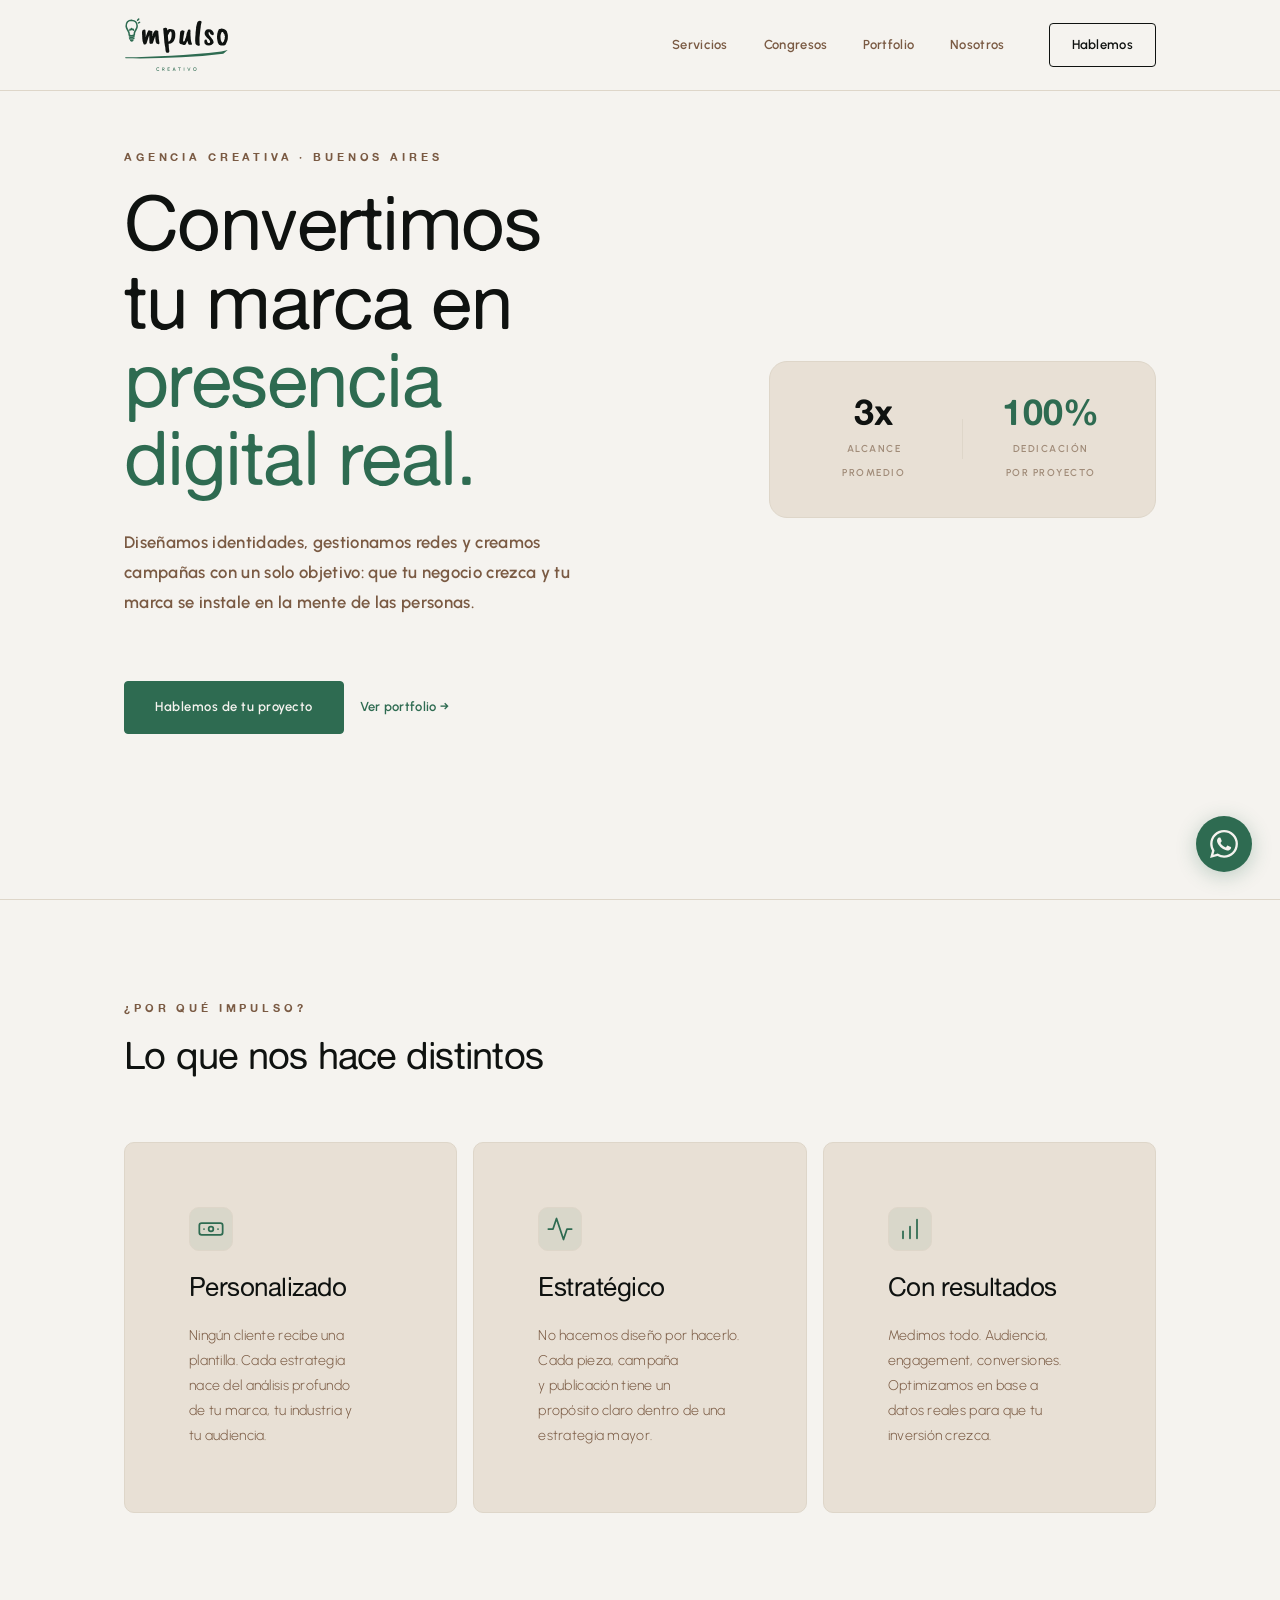
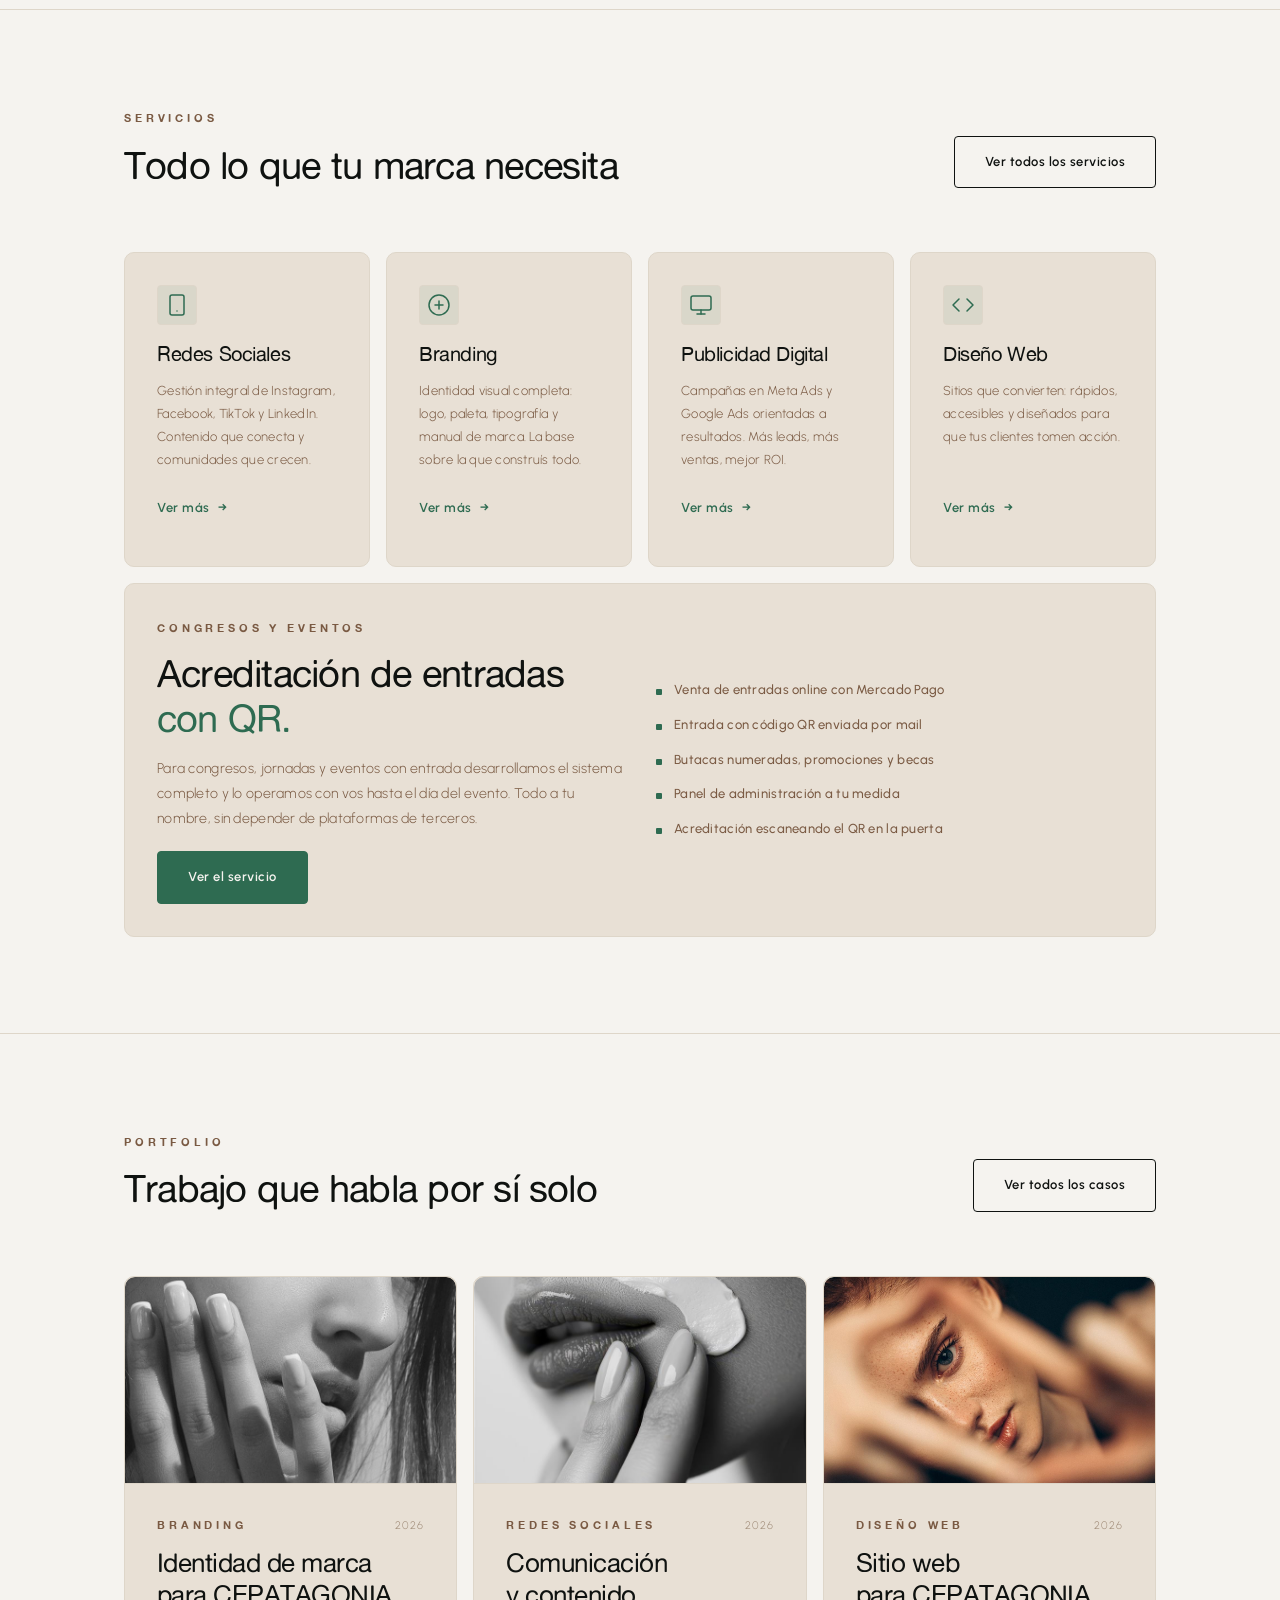
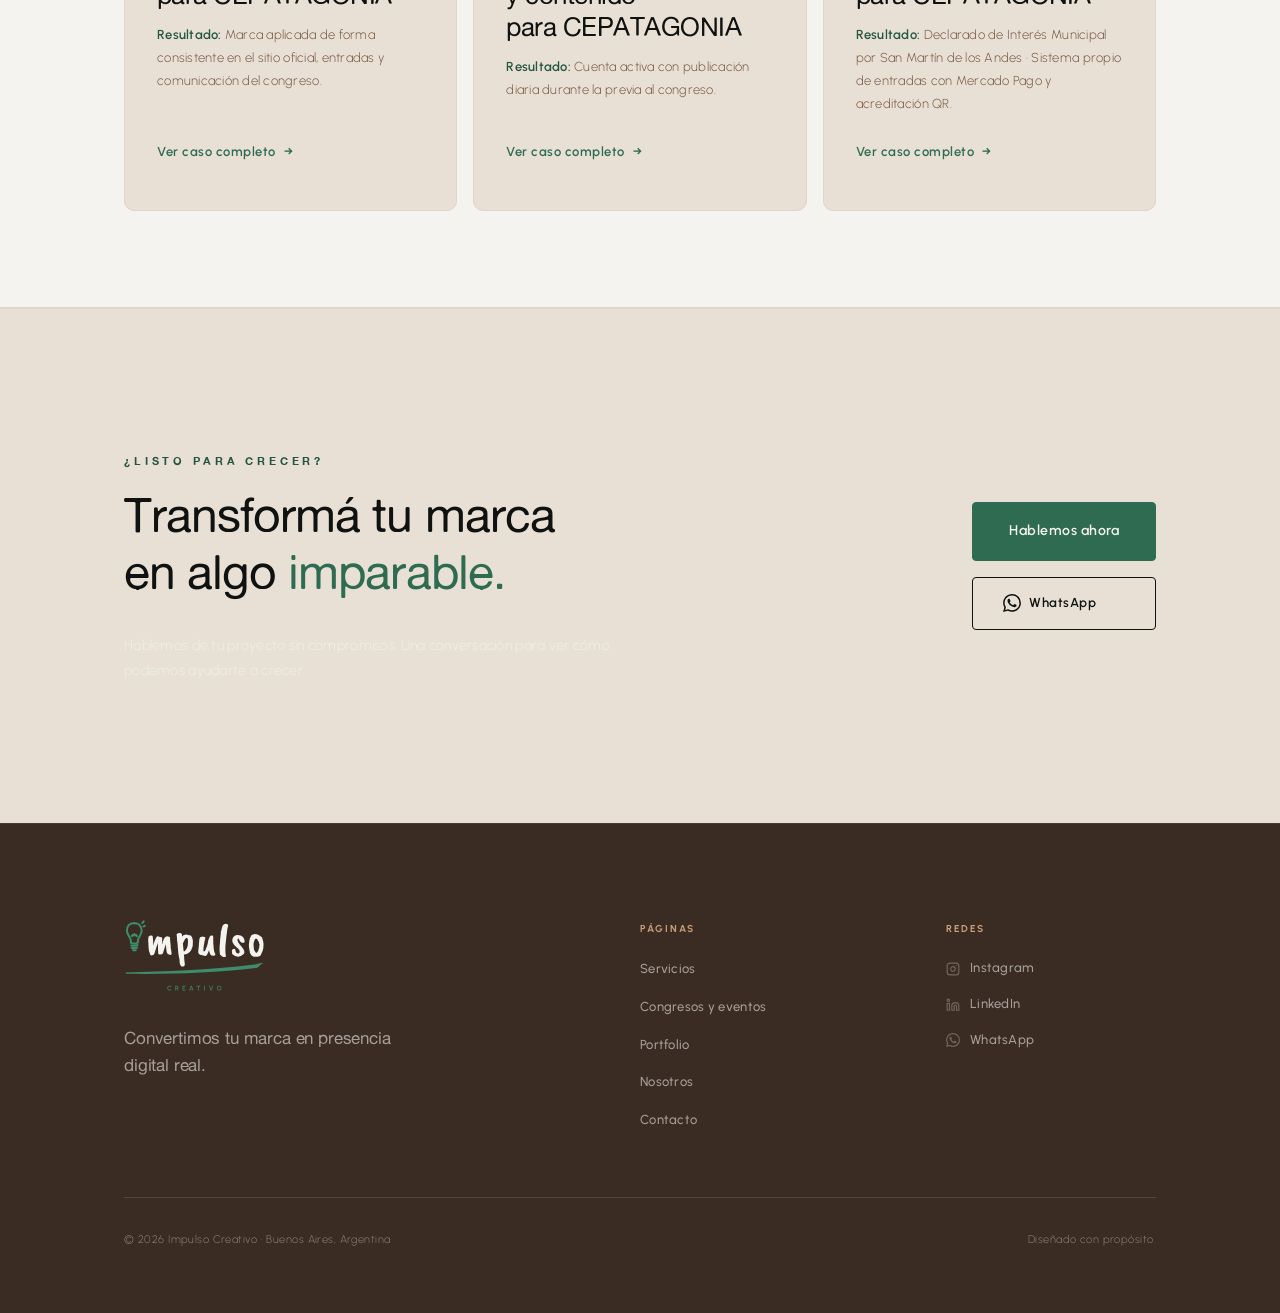
==== commit 1b0db987: "Home: el titular pasa a la promesa nueva El h1 seguía diciendo "Transformamos tu marca en algo que l" ====
--- a/index.html
+++ b/index.html
@@ -108,7 +108,7 @@
       <div class="hero-content">
         <p class="label hero-label reveal">Agencia Creativa · Buenos Aires</p>
         <h1 id="hero-heading" class="h-display hero-heading reveal" style="--delay:.1s">
-          Transformamos<br>tu marca en algo<br>que <em>la gente<br>recuerda.</em>
+          Convertimos<br>tu marca en<br><em>presencia<br>digital real.</em>
         </h1>
         <p class="body-text hero-desc reveal" style="--delay:.2s">
           Diseñamos identidades, gestionamos redes y creamos campañas con un solo objetivo: que tu negocio crezca y tu marca se instale en la mente de las personas.
--- a/assets/css/tokens.css
+++ b/assets/css/tokens.css
@@ -53,7 +53,7 @@
 
   /* Sobre cacao */
   --sobre-cacao:        rgba(245,243,239,0.74);
-  --sobre-cacao-tenue:  rgba(245,243,239,0.40);
+  --sobre-cacao-tenue:  rgba(245,243,239,0.58);
   --borde-cacao:        rgba(245,243,239,0.12);
 
   /* Funcional, fuera de la paleta de marca */
--- a/assets/css/base.css
+++ b/assets/css/base.css
@@ -266,7 +266,7 @@
   font-weight: 700;
   letter-spacing: 0.2em;
   text-transform: uppercase;
-  color: var(--verde);
+  color: var(--caramelo);
   margin-bottom: 20px;
   opacity: 1;
 }
@@ -310,7 +310,7 @@
 }
 .footer-copy {
   font-size: var(--text-xs);
-  color: rgba(245,243,239,0.28);
+  color: rgba(245,243,239,0.42);
   letter-spacing: 0.04em;
 }
 
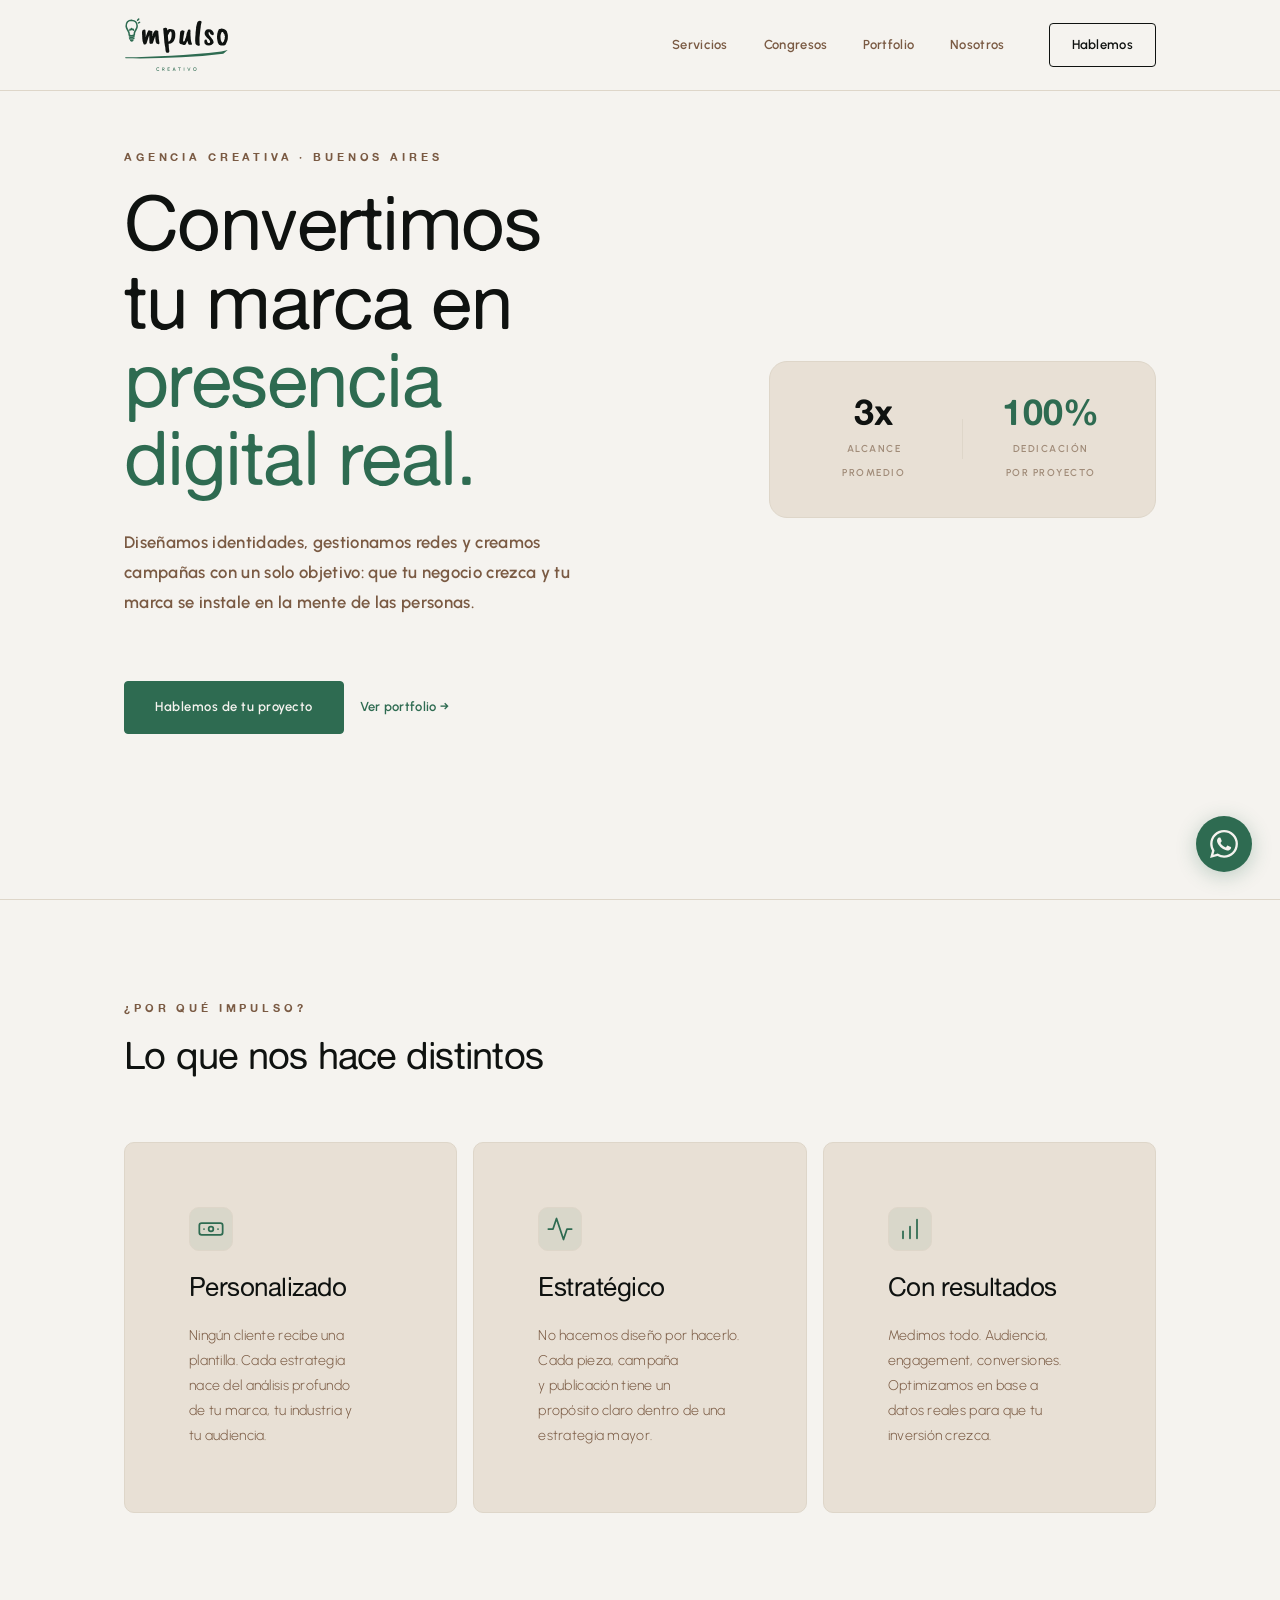
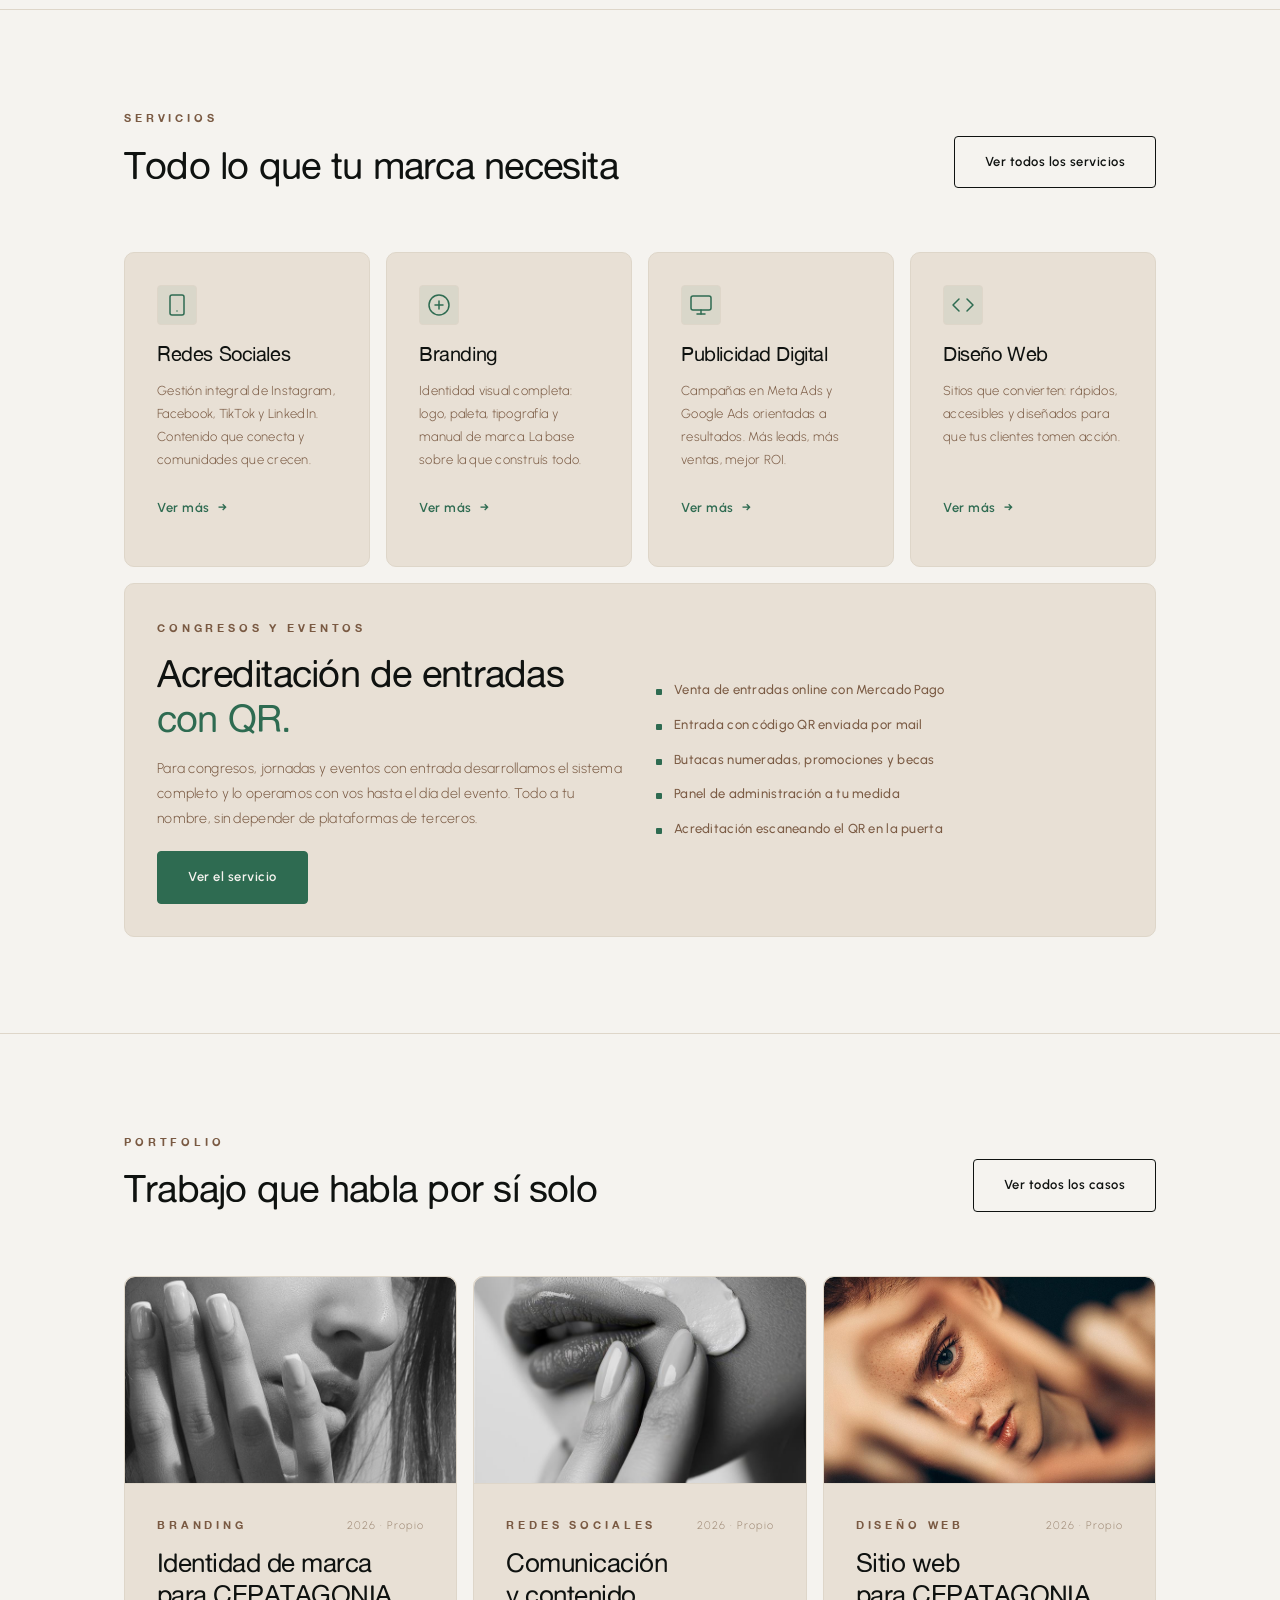
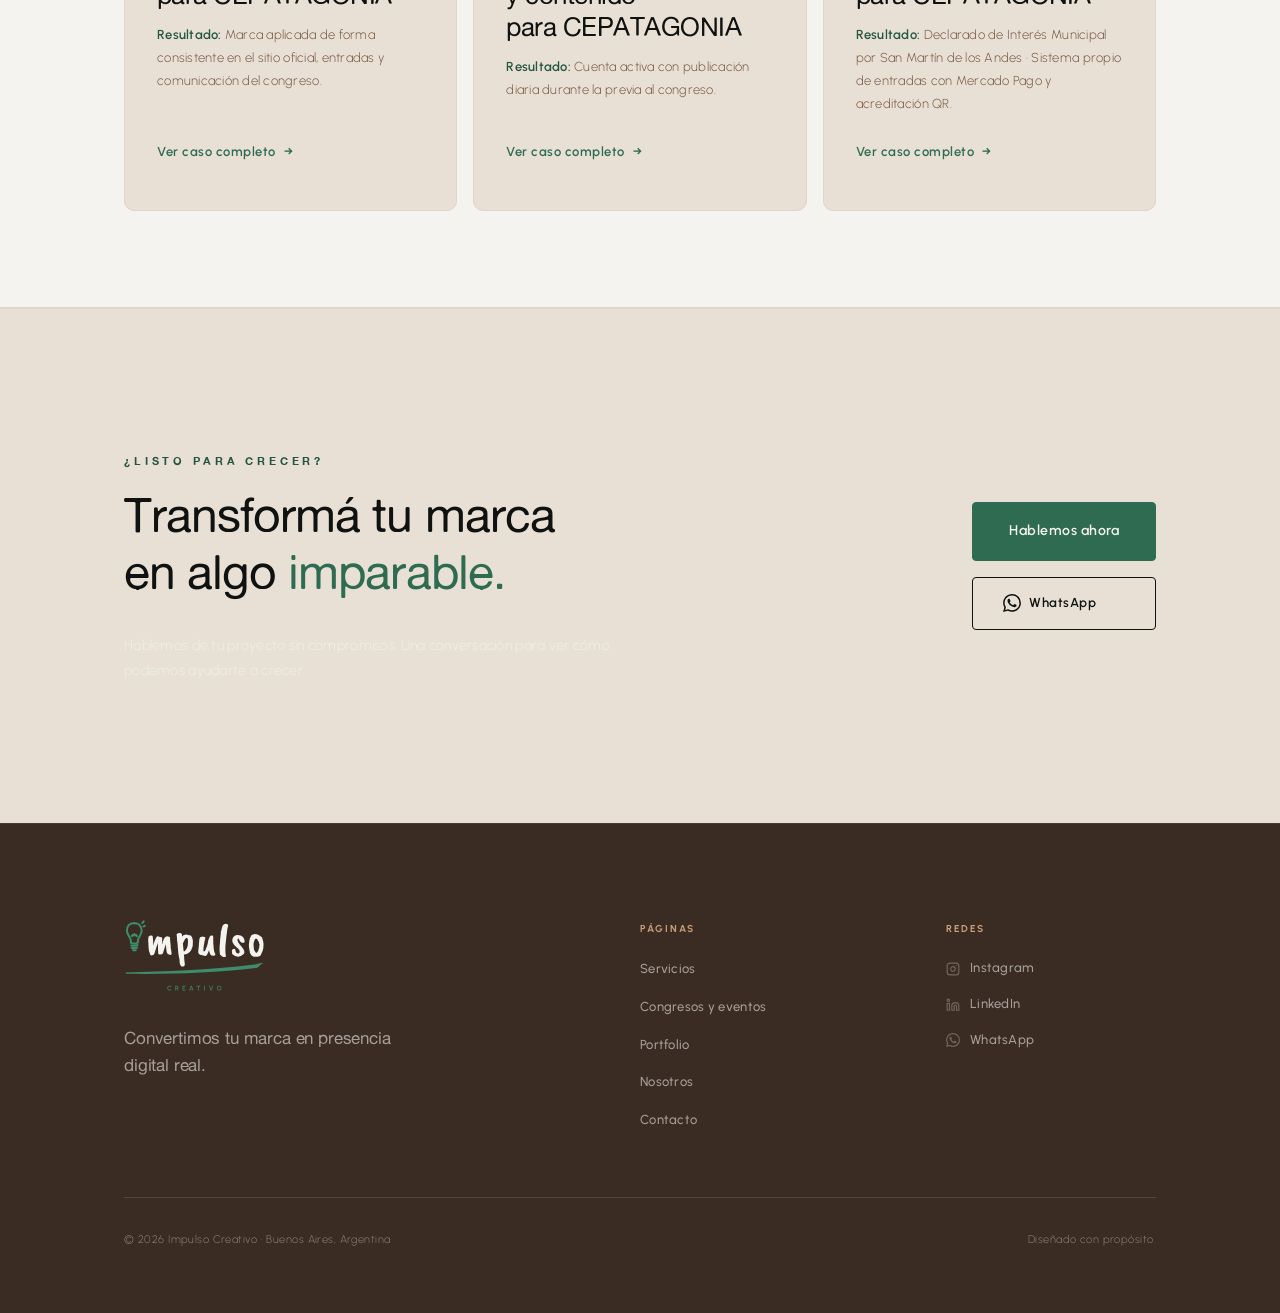
==== commit 1777b8b6: "Deja de presentar CEPATAGONIA como trabajo para un cliente Matias y Anni crearon y organizan el cong" ====
--- a/index.html
+++ b/index.html
@@ -271,7 +271,7 @@
           <div class="case-info">
             <div class="case-meta">
               <span class="label">Branding</span>
-              <span class="case-year">2026</span>
+              <span class="case-year">2026 · Propio</span>
             </div>
             <h3 class="h-card case-title">Identidad de marca para CEPATAGONIA</h3>
             <p class="body-text case-result">
@@ -288,7 +288,7 @@
           <div class="case-info">
             <div class="case-meta">
               <span class="label">Redes Sociales</span>
-              <span class="case-year">2026</span>
+              <span class="case-year">2026 · Propio</span>
             </div>
             <h3 class="h-card case-title">Comunicación y contenido para CEPATAGONIA</h3>
             <p class="body-text case-result">
@@ -305,7 +305,7 @@
           <div class="case-info">
             <div class="case-meta">
               <span class="label">Diseño Web</span>
-              <span class="case-year">2026</span>
+              <span class="case-year">2026 · Propio</span>
             </div>
             <h3 class="h-card case-title">Sitio web para CEPATAGONIA</h3>
             <p class="body-text case-result">
@@ -333,7 +333,7 @@
       <div class="cta-green-actions">
         <a href="contacto.html" class="btn btn-primary btn-lg">Hablemos ahora</a>
         <a
-          href="https://wa.me/5491169695746?text=%C2%A1Hola!%20Vi%20el%20sitio%20de%20Impulso%20Creativo%20y%20me%20gustar%C3%ADa%20saber%20m%C3%A1s%20sobre%20sus%20servicios."
+          href="https://wa.me/5491130450713?text=%C2%A1Hola!%20Vi%20el%20sitio%20de%20Impulso%20Creativo%20y%20me%20gustar%C3%ADa%20saber%20m%C3%A1s%20sobre%20sus%20servicios."
           class="btn btn-outline cta-wa"
           target="_blank"
           rel="noopener noreferrer"
@@ -381,7 +381,7 @@
             <svg width="16" height="16" viewBox="0 0 24 24" fill="none" stroke="currentColor" stroke-width="2" stroke-linecap="round" stroke-linejoin="round" aria-hidden="true"><path d="M16 8a6 6 0 0 1 6 6v7h-4v-7a2 2 0 0 0-2-2 2 2 0 0 0-2 2v7h-4v-7a6 6 0 0 1 6-6z"/><rect x="2" y="9" width="4" height="12"/><circle cx="4" cy="4" r="2"/></svg>
             LinkedIn
           </a>
-          <a href="https://wa.me/5491169695746?text=%C2%A1Hola!%20Vi%20el%20sitio%20de%20Impulso%20Creativo%20y%20me%20gustar%C3%ADa%20saber%20m%C3%A1s%20sobre%20sus%20servicios." target="_blank" rel="noopener noreferrer" aria-label="WhatsApp">
+          <a href="https://wa.me/5491130450713?text=%C2%A1Hola!%20Vi%20el%20sitio%20de%20Impulso%20Creativo%20y%20me%20gustar%C3%ADa%20saber%20m%C3%A1s%20sobre%20sus%20servicios." target="_blank" rel="noopener noreferrer" aria-label="WhatsApp">
             <svg width="16" height="16" viewBox="0 0 24 24" fill="currentColor" aria-hidden="true"><path d="M17.472 14.382c-.297-.149-1.758-.867-2.03-.967-.273-.099-.471-.148-.67.15-.197.297-.767.966-.94 1.164-.173.199-.347.223-.644.075-.297-.15-1.255-.463-2.39-1.475-.883-.788-1.48-1.761-1.653-2.059-.173-.297-.018-.458.13-.606.134-.133.298-.347.446-.52.149-.174.198-.298.298-.497.099-.198.05-.371-.025-.52-.075-.149-.669-1.612-.916-2.207-.242-.579-.487-.5-.669-.51-.173-.008-.371-.01-.57-.01-.198 0-.52.074-.792.372-.272.297-1.04 1.016-1.04 2.479 0 1.462 1.065 2.875 1.213 3.074.149.198 2.096 3.2 5.077 4.487.709.306 1.262.489 1.694.625.712.227 1.36.195 1.871.118.571-.085 1.758-.719 2.006-1.413.248-.694.248-1.289.173-1.413-.074-.124-.272-.198-.57-.347m-5.421 7.403h-.004a9.87 9.87 0 0 1-5.031-1.378l-.361-.214-3.741.982.998-3.648-.235-.374a9.86 9.86 0 0 1-1.51-5.26c.001-5.45 4.436-9.884 9.888-9.884 2.64 0 5.122 1.03 6.988 2.898a9.825 9.825 0 0 1 2.893 6.994c-.003 5.45-4.437 9.884-9.885 9.884m8.413-18.297A11.815 11.815 0 0 0 12.05 0C5.495 0 .16 5.335.157 11.892c0 2.096.547 4.142 1.588 5.945L.057 24l6.305-1.654a11.882 11.882 0 0 0 5.683 1.448h.005c6.554 0 11.89-5.335 11.893-11.893a11.821 11.821 0 0 0-3.48-8.413Z"/></svg>
             WhatsApp
           </a>
@@ -397,7 +397,7 @@
 
 <!-- WhatsApp flotante -->
 <a
-  href="https://wa.me/5491169695746?text=%C2%A1Hola!%20Vi%20el%20sitio%20de%20Impulso%20Creativo%20y%20me%20gustar%C3%ADa%20saber%20m%C3%A1s%20sobre%20sus%20servicios."
+  href="https://wa.me/5491130450713?text=%C2%A1Hola!%20Vi%20el%20sitio%20de%20Impulso%20Creativo%20y%20me%20gustar%C3%ADa%20saber%20m%C3%A1s%20sobre%20sus%20servicios."
   class="whatsapp-float"
   target="_blank"
   rel="noopener noreferrer"
